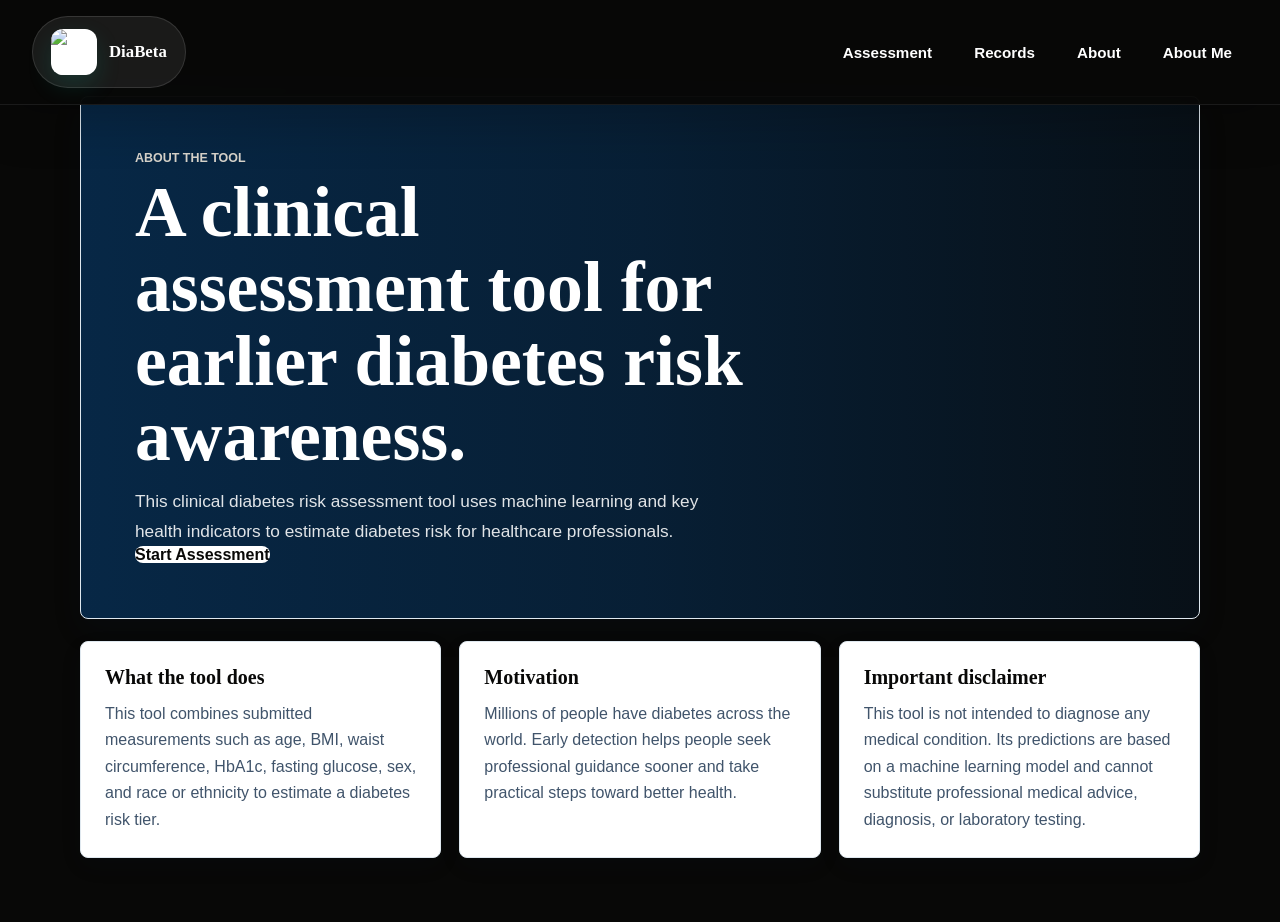
==== frontend/about.html @ 9a3f9526 "DiaBeta V2: Verified working implementation of multi-stage diabetes risk system" ====
<!DOCTYPE html>
<html lang="en">
<head>
    <meta charset="UTF-8">
    <meta name="viewport" content="width=device-width, initial-scale=1.0">

    <title>About DiaBeta</title>

    <link rel="stylesheet" href="style.css">
</head>

<body class="about-page">

    <main class="page-shell">

        <!-- HEADER -->
        <header class="result-header">

            <a
                class="brand-mark"
                href="index.html"
                aria-label="DiaBeta home"
            >
                <img src="diabeta-logo.png" alt="DiaBeta logo">
                <span>DiaBeta</span>
            </a>

            <button
                class="nav-toggle"
                type="button"
                aria-label="Open navigation menu"
                aria-expanded="false"
                data-drawer-toggle
            >
                <span></span>
                <span></span>
                <span></span>
            </button>

            <!-- DESKTOP NAVIGATION -->
            <nav class="top-nav" aria-label="Main navigation">

                <a href="stage1.html">
                    Assessment
                </a>

                <a href="records.html">
                    Records
                </a>

                <a href="about.html">
                    About
                </a>

                <a href="about_me.html">
                    About Me
                </a>

            </nav>

        </header>


        <!-- MOBILE OVERLAY -->
        <div
            class="drawer-overlay"
            aria-hidden="true"
        ></div>


        <!-- MOBILE NAVIGATION -->
        <aside
            class="side-drawer"
            aria-hidden="true"
        >

            <button
                class="drawer-close"
                type="button"
                aria-label="Close navigation menu"
                data-drawer-close
            >
                &times;
            </button>

            <nav
                class="drawer-nav"
                aria-label="Mobile navigation"
            >

                <a href="stage1.html">
                    Assessment
                </a>

                <a href="records.html">
                    Records
                </a>

                <a href="about.html">
                    About
                </a>

                <a href="about_me.html">
                    About Me
                </a>

            </nav>

        </aside>


        <!-- ABOUT HERO -->
        <section class="info-hero image-backed-hero">

            <div>

                <p class="eyebrow">
                    About the tool
                </p>

                <h1>
                    A clinical assessment tool for earlier diabetes risk awareness.
                </h1>

                <p>
                    This clinical diabetes risk assessment tool uses machine
                    learning and key health indicators to estimate diabetes
                    risk for healthcare professionals.
                </p>

                <a
                    class="primary-link"
                    href="stage1.html"
                >
                    Start Assessment
                </a>

            </div>

        </section>


        <!-- INFORMATION CARDS -->
        <section class="info-grid">

            <article class="info-card">

                <h2>
                    What the tool does
                </h2>

                <p>
                    This tool combines submitted measurements such as age,
                    BMI, waist circumference, HbA1c, fasting glucose, sex,
                    and race or ethnicity to estimate a diabetes risk tier.
                </p>

            </article>


            <article class="info-card">

                <h2>
                    Motivation
                </h2>

                <p>
                    Millions of people have diabetes across the world.
                    Early detection helps people seek professional guidance
                    sooner and take practical steps toward better health.
                </p>

            </article>


            <article class="info-card">

                <h2>
                    Important disclaimer
                </h2>

                <p>
                    This tool is not intended to diagnose any medical condition.
                    Its predictions are based on a machine learning model and
                    cannot substitute professional medical advice, diagnosis,
                    or laboratory testing.
                </p>

            </article>

        </section>

    </main>


    <!-- APPLICATION JAVASCRIPT -->
    <script src="app.js"></script>

</body>
</html>
---- frontend/style.css ----
/* =========================================================
   DIABETA — GLOBAL STYLES
   ========================================================= */

:root {
    --ink: #080807;
    --muted: #464542;
    --line: #cfcfc9;
    --paper: #DDDDD5;
    --mist: #f6f6f4;
    --accent: #080807;
    --accent-soft: rgba(8, 8, 7, 0.06);
    --navy: #080807;

    --success: #0e4f3e;
    --caution: #b06a2a;
    --danger: #8b2f2f;

    --coral: #d64554;
    --green: #0e4f3e;
    --blue: #1767b3;
    --teal: #0e5b3f;

    --shadow: 0 22px 64px rgba(8, 8, 7, 0.08);

    --header-h: 96px;
}


/* =========================================================
   RESET
   ========================================================= */

* {
    box-sizing: border-box;
    margin: 0;
    padding: 0;
}

html {
    scroll-behavior: smooth;
}

body {
    min-height: 100vh;
    color: var(--ink);
    font-family: "Inter", "Segoe UI", Arial, sans-serif;

    background:
        #080807
        url("background.jpg")
        center center / cover fixed no-repeat;

    overflow-x: hidden;
}

button,
input,
select {
    font: inherit;
}

button {
    -webkit-tap-highlight-color: transparent;
}

a {
    color: inherit;
}


/* =========================================================
   GLOBAL SHELL
   ========================================================= */

.site-shell,
.result-shell,
.page-shell {
    width: min(1120px, calc(100% - 32px));
    margin: 0 auto;
    padding-top: var(--header-h);
}

.result-shell,
.page-shell {
    padding-bottom: 64px;
}

.assessment-section,
.result-shell,
.page-shell {
    margin-top: 0;
}


/* =========================================================
   TYPOGRAPHY
   ========================================================= */

h1,
h2,
h3,
.brand-mark span,
.hero-copy h1,
.intro-panel-headline p {
    font-family: "Playfair Display", "Inter", serif;
}

.intro-panel h1,
.hero-copy h1 {
    font-weight: 700;
    letter-spacing: -0.6px;
}

.hero-copy h1 {
    font-size: clamp(2.8rem, 6vw, 5.2rem);
    line-height: 0.98;
}


/* =========================================================
   INTRO / LANDING SCREEN
   ========================================================= */

.intro-stage {
    position: relative;

    display: grid;

    min-height: 100vh;

    place-items: center;

    overflow: hidden;

    text-align: center;

    padding: 32px 0;
}

.intro-stage::before {
    content: "";

    position: absolute;

    inset: 5vh 6vw;

    border-radius: 24px;

    background:
        linear-gradient(
            180deg,
            rgba(8, 8, 7, 0.72),
            rgba(8, 8, 7, 0.35)
        );

    box-shadow:
        0 30px 90px rgba(0, 0, 0, 0.38);
}


/* =========================================================
   INTRO PANELS
   ========================================================= */

.intro-panel {
    position: absolute;

    display: grid;

    max-width: 700px;
    width: min(92vw, 700px);

    place-items: center;

    gap: 16px;

    padding: 26px 30px;

    opacity: 0;

    transform:
        translateY(26px)
        scale(0.96);

    animation:
        stageMessage 3.4s ease both;

    overflow-wrap: anywhere;

    background:
        rgba(8, 8, 7, 0.76);

    border:
        1px solid rgba(255, 255, 255, 0.18);

    box-shadow:
        0 32px 90px rgba(0, 0, 0, 0.32);

    color: #ffffff;
}

.intro-panel-brand {
    animation-delay: 0.2s;
}

.intro-panel-headline {
    animation-delay: 3.8s;
}

.intro-panel-copy {
    animation-delay: 7.4s;
}

.brand-logo {
    width: clamp(112px, 18vw, 178px);

    aspect-ratio: 1;

    object-fit: contain;

    border-radius: 24px;

    box-shadow:
        0 18px 44px rgba(17, 184, 162, 0.2);
}

.welcome-line,
.eyebrow {
    color: #d7d3ca;

    font-size: 0.78rem;

    font-weight: 800;

    letter-spacing: 0;

    text-transform: uppercase;
}

.intro-panel h1 {
    color: #f7f2e9;

    font-size: clamp(2rem, 6vw, 4rem);

    font-weight: 750;

    line-height: 1.02;
}

.intro-panel-headline p {
    max-width: 100%;

    color: #e6dfd3;

    font-size: clamp(1.35rem, 3vw, 2.2rem);

    font-weight: 700;

    line-height: 1.12;
}

.intro-panel-copy p {
    max-width: 100%;

    color: #d7d1c7;

    font-size: clamp(0.9rem, 1.9vw, 1.05rem);

    font-weight: 500;

    line-height: 1.75;
}


/* =========================================================
   BUTTONS
   ========================================================= */

.intro-cta,
.primary-action,
.secondary-action,
.primary-link {
    border: 0;

    border-radius: 8px;

    cursor: pointer;

    font-weight: 800;

    text-decoration: none;

    transition:
        transform 0.2s ease,
        box-shadow 0.2s ease,
        background 0.2s ease;
}


/* =========================================================
   START ASSESSMENT
   CENTERED INSIDE INTRO BOX
   ========================================================= */

.intro-cta {
    position: absolute;

    top: 50%;
    left: 50%;

    z-index: 20;

    margin: 0;

    padding: 16px 28px;

    color: #080807;

    background: #DDDDD5;

    box-shadow:
        0 16px 38px rgba(0, 0, 0, 0.18);

    opacity: 0;

    transform:
        translate(-50%, calc(-50% + 24px));

    animation:
        showCenteredCta 0.8s ease 11.1s forwards;
}

.intro-cta:hover {
    transform:
        translate(-50%, calc(-50% - 3px));
}


/* =========================================================
   APP HERO
   ========================================================= */

.app-hero {
    grid-template-columns:
        minmax(0, 1.1fr)
        minmax(300px, 0.9fr);

    gap: 32px;

    min-height:
        calc(100vh - 42px);

    padding:
        clamp(28px, 5vw, 56px) 0;

    place-items: stretch;

    text-align: left;
}

.app-hero::before {
    display: none;
}

.hero-copy {
    display: grid;

    gap: 18px;

    align-content: center;

    height: 100%;

    min-height: 520px;

    padding:
        clamp(28px, 5vw, 56px);

    border:
        1px solid rgba(255, 255, 255, 0.16);

    border-radius: 24px;

    background:
        rgba(255, 255, 255, 0.06);

    box-shadow:
        0 24px 64px rgba(0, 0, 0, 0.24);
}

.hero-brand-lockup {
    display: flex;

    align-items: center;

    gap: 14px;

    color: #ffffff;

    font-size: 1.25rem;

    font-weight: 850;
}

.hero-brand-lockup .brand-logo {
    width: 62px;

    border-radius: 14px;

    box-shadow: none;
}

.hero-copy h1 {
    max-width: 660px;

    color: #ffffff;

    font-size:
        clamp(2.4rem, 5vw, 4.4rem);

    font-weight: 760;

    line-height: 1.02;
}

.hero-copy > p:not(.welcome-line) {
    max-width: 620px;

    color: #f3efe6;

    font-size:
        clamp(1rem, 1.3vw, 1.16rem);

    line-height: 1.7;
}

.hero-highlights {
    display: grid;

    gap: 18px;
}

.hero-highlight-card {
    max-width: 520px;

    padding: 24px;

    border-radius: 22px;

    background:
        rgba(255, 255, 255, 0.08);

    border:
        1px solid rgba(255, 255, 255, 0.12);

    box-shadow:
        inset 0 0 0 1px
        rgba(255, 255, 255, 0.02);
}

.hero-highlight-card h3 {
    margin-top: 10px;

    color: #ffffff;

    font-size:
        clamp(1.35rem, 2.7vw, 1.8rem);

    line-height: 1.25;
}

.hero-note-list {
    display: grid;

    gap: 14px;
}

.hero-note {
    padding: 18px 20px;

    border-radius: 18px;

    background:
        rgba(255, 255, 255, 0.08);

    border:
        1px solid rgba(255, 255, 255, 0.10);
}

.hero-note strong {
    display: block;

    margin-bottom: 6px;

    color: #ffffff;
}

.hero-note p {
    color: #dfe5ea;

    font-size: 0.95rem;

    line-height: 1.6;
}

.hero-image-panel {
    position: relative;

    height: 100%;

    min-height: 520px;

    overflow: hidden;

    border-radius: 24px;

    border:
        1px solid rgba(255, 255, 255, 0.18);

    background:
        rgba(8, 8, 7, 0.26);

    box-shadow:
        0 22px 64px rgba(0, 0, 0, 0.24);
}

.hero-image-panel::after {
    content: "";

    position: absolute;

    inset: 0;

    background:
        linear-gradient(
            180deg,
            rgba(8, 8, 7, 0.04),
            rgba(8, 8, 7, 0.5)
        );
}

.hero-image-panel img {
    width: 100%;

    height: 100%;

    object-fit: cover;
}

.hero-overlay-card {
    position: absolute;

    right: 24px;
    bottom: 24px;

    z-index: 1;

    width: min(320px, 88%);

    padding: 24px 22px;

    border-radius: 24px;

    background:
        rgba(255, 255, 255, 0.92);

    border:
        1px solid rgba(8, 8, 7, 0.08);

    box-shadow:
        0 24px 48px rgba(8, 8, 7, 0.18);
}

.hero-overlay-card .eyebrow {
    color: #5a6b7a;

    margin-bottom: 10px;
}

.hero-score {
    display: inline-flex;

    align-items: baseline;

    gap: 6px;

    color: var(--ink);

    font-size:
        clamp(2.4rem, 5vw, 3.4rem);

    font-weight: 900;
}

.hero-score span {
    font-size: 1.1rem;

    color: #5d6b7b;
}

.hero-overlay-card p {
    margin-top: 10px;

    color: #5a6b7a;

    line-height: 1.65;
}

.app-hero .intro-cta {
    position: static;

    align-self: start;

    justify-self: start;

    margin: 8px 0 0;

    opacity: 1;

    transform: none;

    animation: none;

    background: #005eb8;

    box-shadow:
        0 10px 24px
        rgba(0, 94, 184, 0.18);
}


/* =========================================================
   ASSESSMENT SECTION
   ========================================================= */

.assessment-section {
    min-height: 100vh;

    padding:
        32px 0 64px;

    opacity: 0;

    transform:
        translateY(30px);

    pointer-events: none;

    transition:
        opacity 0.45s ease,
        transform 0.45s ease;
}

.assessment-ready .assessment-section {
    opacity: 1;

    transform:
        translateY(0);

    pointer-events: auto;
}

.assessment-ready .intro-stage {
    min-height: 0;

    height: 0;

    opacity: 0;

    pointer-events: none;
}


/* =========================================================
   HEADER / NAVIGATION
   ========================================================= */

.assessment-header,
.result-header {
    position: fixed;

    top: 0;
    left: 0;

    width: 100%;

    z-index: 999;

    display: flex;

    align-items: center;

    justify-content: space-between;

    gap: 18px;

    flex-wrap: nowrap;

    margin: 0;

    padding:
        16px clamp(16px, 3vw, 32px);

    min-height:
        var(--header-h);

    background:
        rgba(8, 8, 7, 0.94);

    backdrop-filter:
        saturate(180%)
        blur(22px);

    border-bottom:
        1px solid
        rgba(255, 255, 255, 0.08);

    box-shadow:
        0 18px 48px
        rgba(0, 0, 0, 0.20);
}

.brand-mark,
.nav-toggle {
    flex-shrink: 0;
}

.brand-mark {
    display: inline-flex;

    align-items: center;

    gap: 12px;

    color: #ffffff;

    font-size: 1.15rem;

    font-weight: 850;

    text-decoration: none;

    padding: 12px 18px;

    border-radius: 999px;

    background:
        rgba(255, 255, 255, 0.08);

    border:
        1px solid
        rgba(255, 255, 255, 0.12);
}

.brand-mark img {
    width: 46px;

    height: 46px;

    object-fit: contain;

    border-radius: 12px;

    background: #ffffff;

    box-shadow:
        0 10px 24px
        rgba(17, 184, 162, 0.16);
}

.brand-mark span {
    color: #ffffff !important;

    font-weight: 900;

    font-size: 1.05rem;
}

.top-nav {
    display: flex;

    align-items: center;

    justify-content: flex-end;

    gap: 10px;
}

.top-nav a {
    display: inline-flex;

    align-items: center;

    min-height: 44px;

    padding: 10px 16px;

    border-radius: 999px;

    color: #ffffff;

    font-size: 0.95rem;

    font-weight: 700;

    text-decoration: none;

    transition:
        background 0.18s ease,
        color 0.18s ease,
        transform 0.12s ease,
        box-shadow 0.18s ease;
}

.top-nav a:hover,
.top-nav a.active {
    background:
        rgba(255, 255, 255, 0.16);

    color: #ffffff;

    box-shadow:
        0 8px 28px
        rgba(255, 255, 255, 0.14);

    transform:
        translateY(-1px);
}


/* =========================================================
   HAMBURGER MENU
   ========================================================= */

/*
   Hidden on desktop.
*/
.nav-toggle {
    display: none;

    align-items: center;
    justify-content: center;

    position: relative;

    width: 52px;
    height: 52px;

    padding: 0;

    border:
        1px solid
        rgba(255, 255, 255, 0.18) !important;

    border-radius: 16px;

    background:
        rgba(255, 255, 255, 0.10) !important;

    color: #ffffff !important;

    cursor: pointer;

    appearance: none;
    -webkit-appearance: none;

    z-index: 1002;

    transition:
        transform 0.18s ease,
        background 0.18s ease;
}

.nav-toggle:hover {
    background:
        rgba(255, 255, 255, 0.18) !important;

    color: #ffffff !important;

    transform:
        translateY(-1px);
}


/*
   Hamburger lines.
*/
.nav-toggle span {
    display: block !important;

    width: 24px !important;

    height: 2px !important;

    margin: 4px 0 !important;

    padding: 0;

    border: 0;

    border-radius: 999px;

    background:
        #ffffff !important;

    opacity: 1 !important;

    visibility: visible !important;
}


/*
   If the HTML uses SVG instead of spans.
*/
.nav-toggle svg {
    display: block;

    width: 24px;
    height: 24px;

    color: #ffffff !important;

    stroke: #ffffff !important;

    fill: none !important;
}

.nav-toggle svg path,
.nav-toggle svg line,
.nav-toggle svg polyline {
    stroke:
        #ffffff !important;

    fill:
        none !important;
}


/* =========================================================
   SIDE DRAWER
   ========================================================= */

.side-drawer {
    position: fixed;

    top: 0;

    right: -100%;

    width: min(360px, 88vw);

    height: 100vh;

    padding:
        32px 24px;

    background:
        rgba(8, 8, 7, 0.98);

    box-shadow:
        -20px 0 64px
        rgba(0, 0, 0, 0.32);

    transition:
        right 0.32s ease;

    z-index: 1001;

    display: flex;

    flex-direction: column;

    gap: 24px;
}

.side-drawer.open {
    right: 0;
}

.drawer-overlay {
    position: fixed;

    inset: 0;

    background:
        rgba(0, 0, 0, 0.42);

    opacity: 0;

    visibility: hidden;

    transition:
        opacity 0.28s ease;

    z-index: 1000;
}

.drawer-overlay.open {
    opacity: 1;

    visibility: visible;
}

body.drawer-open {
    overflow: hidden;
}

.drawer-close {
    margin-left: auto;

    border: none;

    background: transparent;

    color: #ffffff !important;

    font-size: 1.75rem;

    line-height: 1;

    cursor: pointer;
}

.drawer-nav {
    display: flex;

    flex-direction: column;

    gap: 16px;
}

.drawer-nav a,
.drawer-nav .assessment-pill {
    display: block;

    padding:
        14px 16px;

    border-radius: 16px;

    text-decoration: none;

    color: #ffffff;

    background:
        rgba(255, 255, 255, 0.06);

    transition:
        background 0.22s ease;
}

.drawer-nav a:hover,
.drawer-nav .assessment-pill:hover {
    background:
        rgba(255, 255, 255, 0.16);
}


/* =========================================================
   ASSESSMENT FORM
   ========================================================= */

.assessment-pill {
    padding:
        9px 13px;

    border:
        1px solid
        rgba(17, 184, 162, 0.28);

    border-radius: 999px;

    color: var(--navy);

    background:
        rgba(255, 255, 255, 0.68);

    font-size: 0.86rem;

    font-weight: 750;
}

.assessment-layout {
    display: grid;

    grid-template-columns:
        minmax(250px, 0.9fr)
        minmax(0, 1.55fr);

    gap: 24px;

    align-items: stretch;
}

.assessment-summary,
.assessment-form,
.result-card,
.result-hero {
    border:
        1px solid
        rgba(8, 8, 7, 0.06);

    border-radius: 24px;

    background:
        rgba(255, 255, 255, 0.94);

    box-shadow:
        0 24px 64px
        rgba(8, 8, 7, 0.10);
}

/*
 * Clinical assessment card: white throughout (outer card, header area,
 * description area, and the "10 inputs"/"1 result" tiles). Brand text,
 * accent, border, and icon colors are preserved.
 */
.assessment-summary {
    padding: 36px;

    background:
        #ffffff;
}

.assessment-summary h2 {
    max-width: 360px;

    margin-top: 18px;

    color: var(--navy);

    font-size:
        clamp(2.1rem, 3.6vw, 3.2rem);

    line-height: 1.06;
}

.summary-copy {
    margin-top: 18px;

    color: #475967;

    font-size: 1rem;

    line-height: 1.75;
}

.summary-metrics {
    display: grid;

    grid-template-columns:
        repeat(2, minmax(0, 1fr));

    gap: 12px;

    margin-top: 30px;
}

.summary-metrics div {
    border-radius: 8px;

    padding: 18px;

    background: #ffffff;

    border:
        1px solid
        rgba(8, 8, 7, 0.08);
}

.summary-metrics strong,
.risk-score span {
    display: block;

    color: var(--blue);

    font-size: 2.1rem;

    line-height: 1;
}

.summary-metrics span,
.risk-score small {
    display: block;

    margin-top: 6px;

    color: var(--muted);

    font-weight: 700;
}

.assessment-form {
    padding: 32px;

    background:
        rgba(255, 255, 255, 0.96);
}

.form-grid {
    display: grid;

    grid-template-columns:
        repeat(2, minmax(0, 1fr));

    gap: 18px;
}

.field {
    display: grid;

    gap: 10px;
}

.field-wide {
    grid-column: 1 / -1;
}

.field span {
    color: var(--ink);

    font-size: 0.92rem;

    font-weight: 700;

    letter-spacing: 0.01em;
}

.field small {
    color: #63707b;

    font-size: 0.82rem;
}

input,
select {
    width: 100%;

    min-height: 52px;

    border:
        1px solid
        rgba(16, 33, 54, 0.10);

    border-radius: 16px;

    padding:
        0 16px;

    color: var(--ink);

    background:
        #fbfcfd;

    outline: none;

    transition:
        border 0.2s ease,
        box-shadow 0.2s ease,
        transform 0.2s ease;
}

input:hover,
select:hover {
    transform:
        translateY(-1px);
}

input:focus,
select:focus {
    border-color:
        var(--teal);

    box-shadow:
        0 0 0 5px
        rgba(14, 91, 63, 0.16);
}

.primary-action {
    width: 100%;

    margin-top: 32px;

    padding:
        16px 24px;

    border-radius: 999px;

    letter-spacing: 0.7px;

    background:
        linear-gradient(
            90deg,
            rgba(17, 184, 162, 0.95),
            rgba(8, 111, 209, 0.95)
        );

    box-shadow:
        0 20px 44px
        rgba(17, 184, 162, 0.24);

    color: #ffffff;

    text-transform: uppercase;
}

.primary-action:hover {
    transform:
        translateY(-2px);

    box-shadow:
        0 24px 56px
        rgba(17, 184, 162, 0.28);
}


/* =========================================================
   RESULTS
   ========================================================= */

.result-hero {
    position: relative;

    display: flex;

    flex-wrap: wrap;

    align-items: flex-start;

    justify-content: space-between;

    gap: 22px;

    padding: 34px;

    overflow: hidden;
}

.result-hero h1 {
    margin-top: 8px;

    color: var(--navy);

    font-size:
        clamp(2.4rem, 6vw, 4.4rem);

    line-height: 1.02;
}

.result-copy {
    max-width: 560px;

    margin-top: 12px;

    color: var(--muted);

    font-size: 1.05rem;

    line-height: 1.55;
}

.result-hero .risk-score {
    min-width: 180px;

    width: 160px;

    height: 160px;

    border-radius: 50%;

    padding: 0;

    display: grid;

    place-items: center;

    background: var(--mist);

    box-shadow:
        0 14px 40px
        rgba(16, 33, 54, 0.08);

    color: var(--navy);
}

.risk-score {
    min-width: 180px;

    border-radius: 8px;

    padding: 26px;

    text-align: center;

    background: var(--mist);
}

.risk-value {
    font-size: 2.4rem;

    font-weight: 900;

    line-height: 1;
}

.risk-value .percent {
    font-size: 1.05rem;

    margin-left: 4px;

    vertical-align: super;
}

.result-hero.tier-accent-High .risk-score {
    background:
        linear-gradient(
            135deg,
            rgba(184, 75, 75, 0.12),
            rgba(184, 75, 75, 0.06)
        );

    color: #7a2a2a;
}

.result-hero.tier-accent-Moderate .risk-score {
    background:
        linear-gradient(
            135deg,
            rgba(196, 131, 66, 0.10),
            rgba(196, 131, 66, 0.04)
        );

    color: #6a3d00;
}

.result-hero.tier-accent-Low .risk-score {
    background:
        linear-gradient(
            135deg,
            rgba(31, 122, 99, 0.10),
            rgba(31, 122, 99, 0.04)
        );

    color: #0e5b3f;
}

.tier-accent-Low {
    border-top:
        6px solid var(--success);
}

.tier-accent-Moderate {
    border-top:
        6px solid #c78f2e;
}

.tier-accent-High {
    border-top:
        6px solid var(--danger);
}

.secondary-action {
    padding:
        11px 15px;

    color: var(--navy);

    background:
        #ffffff;

    border:
        1px solid var(--line);
}

.result-grid {
    display: grid;

    grid-template-columns:
        repeat(2, minmax(0, 1fr));

    gap: 22px;

    margin-top: 22px;
}

.input-card {
    margin-top: 22px;
}

.input-list {
    display: grid;

    grid-template-columns:
        repeat(2, minmax(0, 1fr));

    gap: 12px;

    margin-top: 20px;
}

.input-list div {
    border:
        1px solid #e2ecf4;

    border-radius: 14px;

    padding:
        15px 16px;

    background:
        #f7fbfd;
}

.input-list dt {
    color: var(--muted);

    font-size: 0.78rem;

    font-weight: 800;
}

.input-list dd {
    margin-top: 5px;

    color: var(--navy);

    font-weight: 800;

    overflow-wrap: anywhere;
}

.result-card {
    padding: 26px;
}

.gauge-card {
    display: grid;

    min-height: 310px;
}

.section-heading h2 {
    color: var(--navy);

    font-size: 1.4rem;
}

.section-heading p {
    margin-top: 6px;

    color: var(--muted);

    line-height: 1.5;
}

.gauge-wrapper {
    display: flex;

    align-items: center;

    justify-content: center;

    margin-top: 16px;
}

.reason-list {
    display: grid;

    gap: 12px;

    margin-top: 20px;

    list-style: none;
}

.reason-list li {
    border-left:
        4px solid #c78f2e;

    border-radius: 8px;

    padding:
        14px 16px;

    color: #2d4158;

    background:
        #fff8e8;
}

.shap-card {
    grid-column: 1 / -1;
}

.shap-list {
    display: grid;

    gap: 14px;

    margin-top: 20px;
}

.shap-bar-row {
    display: grid;

    grid-template-columns:
        minmax(150px, 220px)
        1fr;

    gap: 14px;

    align-items: center;
}

.shap-bar-label {
    color: var(--navy);

    font-size: 0.92rem;

    font-weight: 750;

    overflow-wrap: anywhere;
}

.shap-bar-track {
    height: 16px;

    overflow: hidden;

    border-radius: 999px;

    background:
        #e6edf2;
}

.shap-bar-fill {
    height: 100%;

    min-width: 8px;

    border-radius: inherit;
}

.shap-bar-fill.positive {
    background:
        var(--coral);
}

.shap-bar-fill.negative {
    background:
        var(--green);
}


/* =========================================================
   RECORDS
   ========================================================= */

.page-hero,
.record-card,
.empty-state {
    background:
        #ffffff;

    border:
        1px solid #dfe8ef;

    box-shadow:
        0 12px 32px
        rgba(14, 47, 86, 0.08);
}

.page-hero {
    padding: 34px;

    margin-bottom: 22px;

    border-radius: 8px;
}

.page-hero h1 {
    margin-top: 8px;

    color: var(--navy);

    font-size:
        clamp(2.1rem, 6vw, 4.6rem);

    line-height: 1;
}

.page-hero p:last-child {
    max-width: 700px;

    margin-top: 12px;

    color: var(--muted);

    line-height: 1.65;
}

.records-list {
    display: grid;

    gap: 14px;
}

.record-card {
    display: flex;

    align-items: center;

    justify-content: space-between;

    gap: 18px;

    border-radius: 8px;

    padding: 20px;
}

.record-card h2 {
    color: var(--navy);

    font-size: 1.35rem;
}

.record-card p {
    color: var(--muted);

    margin-top: 4px;
}

.record-actions {
    display: flex;

    flex-wrap: wrap;

    gap: 10px;

    justify-content: flex-end;
}

.record-date {
    color: var(--teal) !important;

    font-size: 0.82rem;

    font-weight: 800;

    text-transform: uppercase;
}

.empty-state {
    border-radius: 8px;

    padding: 34px;

    text-align: center;

    background: #ffffff;
}

.empty-state h2 {
    color: var(--navy);
}

.empty-state p {
    margin-top: 8px;

    color: var(--muted);
}

.danger-action {
    color: #ffffff;

    background:
        var(--coral);

    border-color:
        transparent;
}


/* =========================================================
   ABOUT DIA BETA PAGE
   ========================================================= */

.info-hero,
.info-grid,
.info-card {
    border-radius: 8px;
}

.info-hero {
    min-height: 430px;

    display: grid;

    align-items: end;

    overflow: hidden;

    border:
        1px solid #dfe8ef;

    background:
        linear-gradient(
            90deg,
            rgba(7, 42, 75, 0.92),
            rgba(7, 42, 75, 0.68),
            rgba(7, 42, 75, 0.24)
        ),
        url("health-background.jpg")
        center / cover;

    box-shadow:
        0 12px 32px
        rgba(14, 47, 86, 0.08);
}

.info-hero > div {
    max-width: 720px;

    padding:
        clamp(28px, 5vw, 54px);
}

.info-hero h1 {
    margin-top: 10px;

    color: #ffffff;

    font-size:
        clamp(2.2rem, 5.6vw, 4.6rem);

    line-height: 1.04;
}

.info-hero p:not(.eyebrow) {
    margin-top: 14px;

    color:
        rgba(255, 255, 255, 0.88);

    font-size: 1.08rem;

    line-height: 1.7;
}

.info-hero .primary-link {
    background: #ffffff;

    color: var(--navy);
}

.info-grid {
    display: grid;

    grid-template-columns:
        repeat(3, minmax(0, 1fr));

    gap: 18px;

    margin-top: 22px;
}

.info-card {
    border:
        1px solid #dfe8ef;

    padding: 24px;

    background: #ffffff;

    box-shadow:
        0 8px 24px
        rgba(14, 47, 86, 0.06);
}

.info-card h2 {
    color: var(--navy);

    font-size: 1.25rem;
}

.info-card p {
    margin-top: 12px;

    color: #40546b;

    line-height: 1.65;
}


/* =========================================================
   RECORD MODAL
   ========================================================= */

.record-modal[hidden] {
    display: none;
}

.record-modal {
    position: fixed;

    inset: 0;

    z-index: 1100;

    display: grid;

    place-items: center;

    padding: 20px;

    background:
        rgba(8, 28, 48, 0.56);
}

.record-modal-panel {
    width: min(760px, 100%);

    max-height:
        min(760px, calc(100vh - 40px));

    overflow: auto;

    border-radius: 8px;

    padding: 24px;

    background: #ffffff;

    box-shadow:
        0 28px 80px
        rgba(0, 0, 0, 0.28);
}

.modal-close {
    float: right;

    border:
        1px solid var(--line);

    border-radius: 8px;

    padding:
        9px 12px;

    color: var(--navy);

    background: #ffffff;

    cursor: pointer;

    font-weight: 800;
}

.record-preview {
    clear: both;
}

.record-preview h2 {
    margin-top: 10px;

    color: var(--navy);

    font-size:
        clamp(2rem, 6vw, 3.8rem);

    line-height: 1;
}

.preview-score {
    margin-top: 8px;

    color: var(--blue);

    font-size: 1.2rem;

    font-weight: 800;
}

.preview-notes {
    margin-top: 22px;
}

.preview-notes h3 {
    color: var(--navy);
}

.preview-notes ul {
    margin:
        10px 0 0 18px;

    color: #40546b;

    line-height: 1.6;
}

.modal-open {
    overflow: hidden;
}


/* =========================================================
   OLD ABOUT LAYOUT
   ========================================================= */

.about-layout {
    display: grid;

    grid-template-columns:
        minmax(240px, 0.75fr)
        minmax(0, 1.25fr);

    gap: 30px;

    padding: 30px;

    align-items: start;

    border:
        1px solid
        rgba(8, 8, 7, 0.06);

    border-radius: 24px;

    background:
        rgba(255, 255, 255, 0.94);

    box-shadow:
        0 24px 64px
        rgba(8, 8, 7, 0.10);
}

.about-content {
    padding: 34px;

    border-radius: 28px;

    background:
        rgba(255, 255, 255, 0.08);

    border:
        1px solid
        rgba(255, 255, 255, 0.18);

    box-shadow:
        0 0 80px
        rgba(255, 255, 255, 0.16);

    color: #ffffff;

    backdrop-filter:
        blur(10px);
}

.about-content h1,
.about-content h2,
.about-content p,
.about-content .eyebrow,
.about-content a {
    color: #ffffff;
}

.about-content h1 {
    margin-top: 8px;

    font-size:
        clamp(2.2rem, 6vw, 4.8rem);

    line-height: 1;
}

.about-content p {
    margin-top: 16px;

    font-size: 1.02rem;

    line-height: 1.75;
}

.about-block {
    margin-top: 24px;

    border-top:
        1px solid
        rgba(255, 255, 255, 0.12);

    padding-top: 22px;
}

.about-block h2 {
    font-size: 1.25rem;
}

.about-photo-panel {
    position: sticky;

    top: 24px;
}

.about-photo-panel img {
    display: block;

    width: 100%;

    max-height: 540px;

    border-radius: 8px;

    object-fit: cover;

    object-position: center top;

    border:
        1px solid
        rgba(255, 255, 255, 0.18);

    box-shadow:
        0 28px 80px
        rgba(255, 255, 255, 0.1);
}

.contact-row {
    display: flex;

    flex-wrap: wrap;

    gap: 10px;

    margin-top: 24px;
}

.contact-row a {
    border:
        1px solid #dce6ec;

    border-radius: 8px;

    padding:
        11px 14px;

    color: var(--navy);

    background: #ffffff;

    font-weight: 800;

    text-decoration: none;
}


/* =========================================================
   COLD START OVERLAY
   ========================================================= */

.cold-start-overlay {
    position: fixed;

    inset: 0;

    z-index: 10000;

    display: flex;

    align-items: center;

    justify-content: center;

    background:
        rgba(8, 8, 7, 0.96);

    backdrop-filter:
        blur(12px);

    color: #f7f2e9;

    opacity: 1;

    transition:
        opacity 0.45s ease;
}

.cold-start-overlay.hidden {
    opacity: 0;

    pointer-events: none;
}

.cold-start-content {
    text-align: center;

    max-width: 380px;

    padding: 2rem;
}

.cold-start-logo {
    width: 88px;

    height: 88px;

    border-radius: 20px;

    margin-bottom: 1.5rem;

    box-shadow:
        0 18px 44px
        rgba(17, 184, 162, 0.18);
}

.cold-start-spinner {
    width: 48px;

    height: 48px;

    margin:
        0 auto 1.5rem;

    border:
        3px solid
        rgba(255, 255, 255, 0.12);

    border-top-color:
        #DDDDD5;

    border-radius: 50%;

    animation:
        cold-spin 0.85s linear infinite;
}

.cold-start-content h2 {
    font-family:
        "Playfair Display", serif;

    font-size: 1.55rem;

    font-weight: 700;

    margin-bottom: 0.6rem;

    color: #f7f2e9;
}

.cold-start-content p {
    color: #d7d1c7;

    font-size: 0.95rem;

    line-height: 1.6;

    margin-bottom: 1.75rem;
}

.cold-start-progress {
    height: 5px;

    background:
        rgba(255, 255, 255, 0.1);

    border-radius: 999px;

    overflow: hidden;
}

.cold-start-progress-fill {
    height: 100%;

    width: 0%;

    background:
        linear-gradient(
            90deg,
            #DDDDD5,
            #cfcfc9
        );

    border-radius: 999px;

    transition:
        width 0.35s ease;
}


/* =========================================================
   TEAM / ABOUT ME
   ========================================================= */

.about-me-page .page-shell {
    padding-top:
        calc(var(--header-h) - 10px);
}


/* =========================================================
   TEAM HERO
   ========================================================= */

.team-hero {
    padding:
        55px 0 90px;

    border-bottom:
        1px solid
        rgba(255, 255, 255, 0.12);
}

.team-hero-inner {
    max-width: 1100px;

    margin: 0 auto;
}

.team-hero h1 {
    max-width: 900px;

    margin:
        18px 0 28px;

    font-family:
        "Playfair Display", serif;

    font-size:
        clamp(4rem, 9vw, 8.5rem);

    line-height: 0.92;

    letter-spacing:
        -0.055em;

    font-weight: 700;

    color: #ffffff;
}

.team-hero h1 span {
    display: block;
}

.team-hero-description {
    max-width: 650px;

    font-size: 1.05rem;

    line-height: 1.8;

    color:
        rgba(255, 255, 255, 0.70);
}


/* =========================================================
   TEAM SECTION
   ========================================================= */

.team-section {
    padding:
        90px 0;
}

.team-section-heading {
    display: grid;

    grid-template-columns:
        1fr 0.65fr;

    gap: 70px;

    align-items: end;

    margin-bottom: 65px;
}

.team-section-heading h2 {
    margin:
        14px 0 0;

    font-family:
        "Playfair Display", serif;

    font-size:
        clamp(2.7rem, 5vw, 5rem);

    line-height: 0.98;

    letter-spacing:
        -0.045em;

    color: #ffffff;
}

.team-section-heading h2 span {
    display: block;
}

.team-section-heading > p {
    max-width: 450px;

    margin: 0;

    font-size: 0.98rem;

    line-height: 1.8;

    color:
        rgba(255, 255, 255, 0.68);
}


/* =========================================================
   TEAM GRID
   ========================================================= */

.team-grid {
    display: grid;

    grid-template-columns:
        repeat(3, 1fr);

    gap: 28px;
}


/* =========================================================
   TEAM MEMBER
   ========================================================= */

.team-member {
    min-width: 0;
}

.team-image-wrap {
    position: relative;

    width: 100%;

    aspect-ratio: 0.82;

    overflow: hidden;

    background:
        #171716;

    border-radius: 4px;
}

.team-image {
    width: 100%;

    height: 100%;

    display: block;

    object-fit: cover;

    transition:
        transform 0.5s ease;
}

.team-member:hover .team-image {
    transform:
        scale(1.035);
}

.team-number {
    position: absolute;

    top: 18px;

    right: 18px;

    display: flex;

    align-items: center;

    justify-content: center;

    width: 42px;

    height: 42px;

    border-radius: 50%;

    background: #ffffff;

    color: #111111;

    font-size: 0.72rem;

    font-weight: 700;
}


/* =========================================================
   MEMBER CONTENT
   ========================================================= */

.team-member-info {
    padding:
        24px 2px 0;
}

.team-role {
    margin:
        0 0 8px;

    font-size: 0.72rem;

    font-weight: 800;

    text-transform: uppercase;

    letter-spacing: 0.14em;

    color: #f19505;
}

.team-member-info h3 {
    margin:
        0 0 16px;

    font-family:
        "Playfair Display", serif;

    font-size:
        clamp(1.55rem, 2vw, 2rem);

    line-height: 1.05;

    letter-spacing:
        -0.025em;

    color: #ffffff;
}

.team-bio {
    margin: 0;

    max-width: 430px;

    font-size: 0.9rem;

    line-height: 1.75;

    color:
        rgba(255, 255, 255, 0.68);
}


/* =========================================================
   TEAM LINKS
   ========================================================= */

.team-links {
    display: flex;

    flex-wrap: wrap;

    gap: 18px;

    margin-top: 22px;
}

.team-links a {
    position: relative;

    color: #ffffff;

    text-decoration: none;

    font-size: 0.78rem;

    font-weight: 700;
}

.team-links a::after {
    content: "";

    position: absolute;

    left: 0;

    bottom: -5px;

    width: 100%;

    height: 1px;

    background:
        #f19505;

    transform:
        scaleX(0);

    transform-origin:
        right;

    transition:
        transform 0.25s ease;
}

.team-links a:hover::after {
    transform:
        scaleX(1);

    transform-origin:
        left;
}


/* =========================================================
   TAKE ASSESSMENT BUTTON
   ========================================================= */

.about-me-page .primary-link {
    position: relative;

    display: flex;

    align-items: center;

    justify-content: center;

    width: fit-content;

    margin:
        28px auto 0;

    padding:
        14px 28px;

    border-radius: 999px;

    color: #080807;

    background:
        #DDDDD5;

    font-weight: 800;

    text-decoration: none;

    box-shadow:
        0 12px 30px
        rgba(0, 0, 0, 0.18);

    animation:
        assessmentFloat 3s ease-in-out infinite;

    transition:
        transform 0.25s ease,
        box-shadow 0.25s ease,
        background 0.25s ease;
}

.about-me-page .primary-link:hover {
    animation-play-state:
        paused;

    transform:
        translateY(-4px);

    background:
        #ffffff;

    box-shadow:
        0 18px 40px
        rgba(0, 0, 0, 0.28);
}


/* =========================================================
   PROJECT STATEMENT
   ========================================================= */

.team-statement {
    margin:
        20px 0 100px;

    padding:
        90px 8%;

    text-align: center;

    background:
        #111111;

    color: #ffffff;
}

.team-statement h2 {
    max-width: 900px;

    margin:
        16px auto 25px;

    font-family:
        "Playfair Display", serif;

    font-size:
        clamp(2.5rem, 5vw, 5rem);

    line-height: 1;

    letter-spacing:
        -0.045em;
}

.team-statement h2 span {
    display: block;

    color:
        #f19505;
}

.team-statement > p:last-child {
    max-width: 700px;

    margin: 0 auto;

    font-size: 0.98rem;

    line-height: 1.85;

    color:
        rgba(255, 255, 255, 0.68);
}


/* =========================================================
   FOOTER
   ========================================================= */

.team-footer {
    display: flex;

    align-items: center;

    justify-content: space-between;

    padding:
        35px 0;

    border-top:
        1px solid
        rgba(255, 255, 255, 0.12);
}

.team-footer div {
    display: flex;

    align-items: center;

    gap: 15px;
}

.team-footer strong {
    font-family:
        "Playfair Display", serif;

    font-size: 1.3rem;

    color: #ffffff;
}

.team-footer span,
.team-footer p {
    margin: 0;

    font-size: 0.75rem;

    color:
        rgba(255, 255, 255, 0.52);
}


/* =========================================================
   ANIMATIONS
   ========================================================= */

@keyframes stageMessage {

    0% {
        opacity: 0;

        transform:
            translateY(26px)
            scale(0.96);
    }

    18%,
    72% {
        opacity: 1;

        transform:
            translateY(0)
            scale(1);
    }

    100% {
        opacity: 0;

        transform:
            translateY(-24px)
            scale(0.98);
    }
}


/*
   Centered Start Assessment animation.
*/
@keyframes showCenteredCta {

    from {
        opacity: 0;

        transform:
            translate(-50%, calc(-50% + 24px));
    }

    to {
        opacity: 1;

        transform:
            translate(-50%, -50%);
    }
}


@keyframes cold-spin {

    to {
        transform:
            rotate(360deg);
    }
}


@keyframes assessmentFloat {

    0%,
    100% {
        transform:
            translateY(0);
    }

    50% {
        transform:
            translateY(-4px);
    }
}


/* =========================================================
   TABLET
   ========================================================= */

@media (max-width: 900px) {

    .team-hero {
        padding:
            70px 0 65px;
    }

    .team-section {
        padding:
            75px 0;
    }

    .team-section-heading {
        grid-template-columns:
            1fr;

        gap: 25px;

        margin-bottom:
            45px;
    }

    .team-grid {
        grid-template-columns:
            1fr 1fr;
    }

    .team-member:last-child {
        grid-column:
            1 / -1;

        max-width:
            calc(50% - 14px);
    }
}


/* =========================================================
   MOBILE — 820px
   ========================================================= */

@media (max-width: 820px) {

    .site-shell,
    .result-shell,
    .page-shell {
        width:
            min(100% - 24px, 640px);
    }


    /* Desktop nav hidden */
    .top-nav {
        display: none;
    }


    /* Hamburger visible */
    .nav-toggle {
        display: inline-flex !important;

        margin-left: auto !important;

        align-items: center !important;

        justify-content: center !important;
    }


    .assessment-layout,
    .result-grid,
    .about-layout,
    .app-hero,
    .info-grid {
        grid-template-columns:
            1fr;
    }


    .assessment-header,
    .result-header {
        display: flex !important;

        align-items: center !important;

        flex-direction:
            row !important;

        justify-content:
            space-between !important;
    }


    .result-hero {
        align-items:
            flex-start;

        flex-direction:
            column;
    }


    .side-drawer {
        width:
            min(320px, 92vw);
    }


    .form-grid,
    .shap-bar-row,
    .input-list {
        grid-template-columns:
            1fr;
    }


    .risk-score {
        width: 100%;
    }


    .record-card {
        align-items:
            flex-start;

        flex-direction:
            column;
    }


    .record-card .secondary-action {
        width: 100%;
    }


    .record-actions {
        width: 100%;
    }


    .about-photo-panel {
        position: static;
    }


    .hero-copy,
    .hero-image-panel {
        min-height:
            auto;
    }


    .hero-image-panel {
        height: 300px;

        order: -1;
    }


    /* About Me */
    .about-me-page .team-hero {
        padding-top:
            40px;

        padding-bottom:
            55px;
    }

    .about-me-page .team-section {
        padding-top:
            60px;
    }
}


/* =========================================================
   MOBILE — 600px
   ========================================================= */

@media (max-width: 600px) {

    .team-hero {
        padding:
            65px 0 50px;
    }

    .team-hero h1 {
        font-size:
            clamp(3.2rem, 17vw, 5rem);
    }

    .team-section {
        padding:
            60px 0;
    }

    .team-section-heading {
        margin-bottom:
            35px;
    }

    .team-grid {
        grid-template-columns:
            1fr;

        gap: 55px;
    }

    .team-member:last-child {
        grid-column:
            auto;

        max-width:
            none;
    }

    .team-image-wrap {
        aspect-ratio:
            0.9;
    }

    .team-statement {
        margin:
            0 0 60px;

        padding:
            65px 25px;
    }

    .team-footer {
        flex-direction:
            column;

        align-items:
            flex-start;

        gap: 15px;
    }

    .team-footer div {
        align-items:
            flex-start;

        flex-direction:
            column;

        gap: 5px;
    }

    .about-me-page .page-shell {
        padding-top:
            calc(var(--header-h) - 4px);
    }

    .about-me-page .team-hero {
        padding-top:
            28px;

        padding-bottom:
            45px;
    }

    .about-me-page .team-section {
        padding-top:
            50px;
    }

    .about-me-page .team-section-heading {
        margin-bottom:
            30px;
    }

    .about-me-page .primary-link {
        margin-top:
            24px;

        padding:
            13px 23px;
    }


    /*
       Mobile Start Assessment.
       Still centered in the black intro box.
    */
    .intro-stage .intro-cta {
        width:
            auto;

        min-width:
            180px;

        max-width:
            calc(100% - 40px);

        padding:
            15px 24px;

        white-space:
            nowrap;
    }


    .assessment-summary,
    .assessment-form,
    .result-card,
    .result-hero,
    .page-hero,
    .about-layout,
    .hero-copy,
    .info-card,
    .record-modal-panel {
        padding:
            18px;
    }


    .assessment-summary h2,
    .result-hero h1,
    .page-hero h1,
    .about-content h1,
    .hero-copy h1,
    .info-hero h1 {
        overflow-wrap:
            anywhere;
    }


    .brand-mark span {
        font-size:
            1rem;
    }


    .top-nav a,
    .secondary-action,
    .assessment-pill {
        font-size:
            0.84rem;
    }


    canvas {
        max-width:
            100%;

        height:
            auto;
    }
}


/* =========================================================
   DESKTOP HAMBURGER SAFETY
   ========================================================= */

@media (min-width: 821px) {

    .nav-toggle {
        display:
            none !important;
    }

}


/* =========================================================
   ACCESSIBILITY — REDUCED MOTION
   ========================================================= */

@media (prefers-reduced-motion: reduce) {

    *,
    *::before,
    *::after {
        scroll-behavior:
            auto !important;

        animation-duration:
            0.01ms !important;

        animation-iteration-count:
            1 !important;

        transition-duration:
            0.01ms !important;
    }


    .intro-panel-brand,
    .intro-cta,
    .about-me-page .primary-link {
        opacity:
            1;

        transform:
            none;

        animation:
            none;
    }


    .intro-stage .intro-cta {
        opacity:
            1;

        transform:
            translate(-50%, -50%);
    }
}
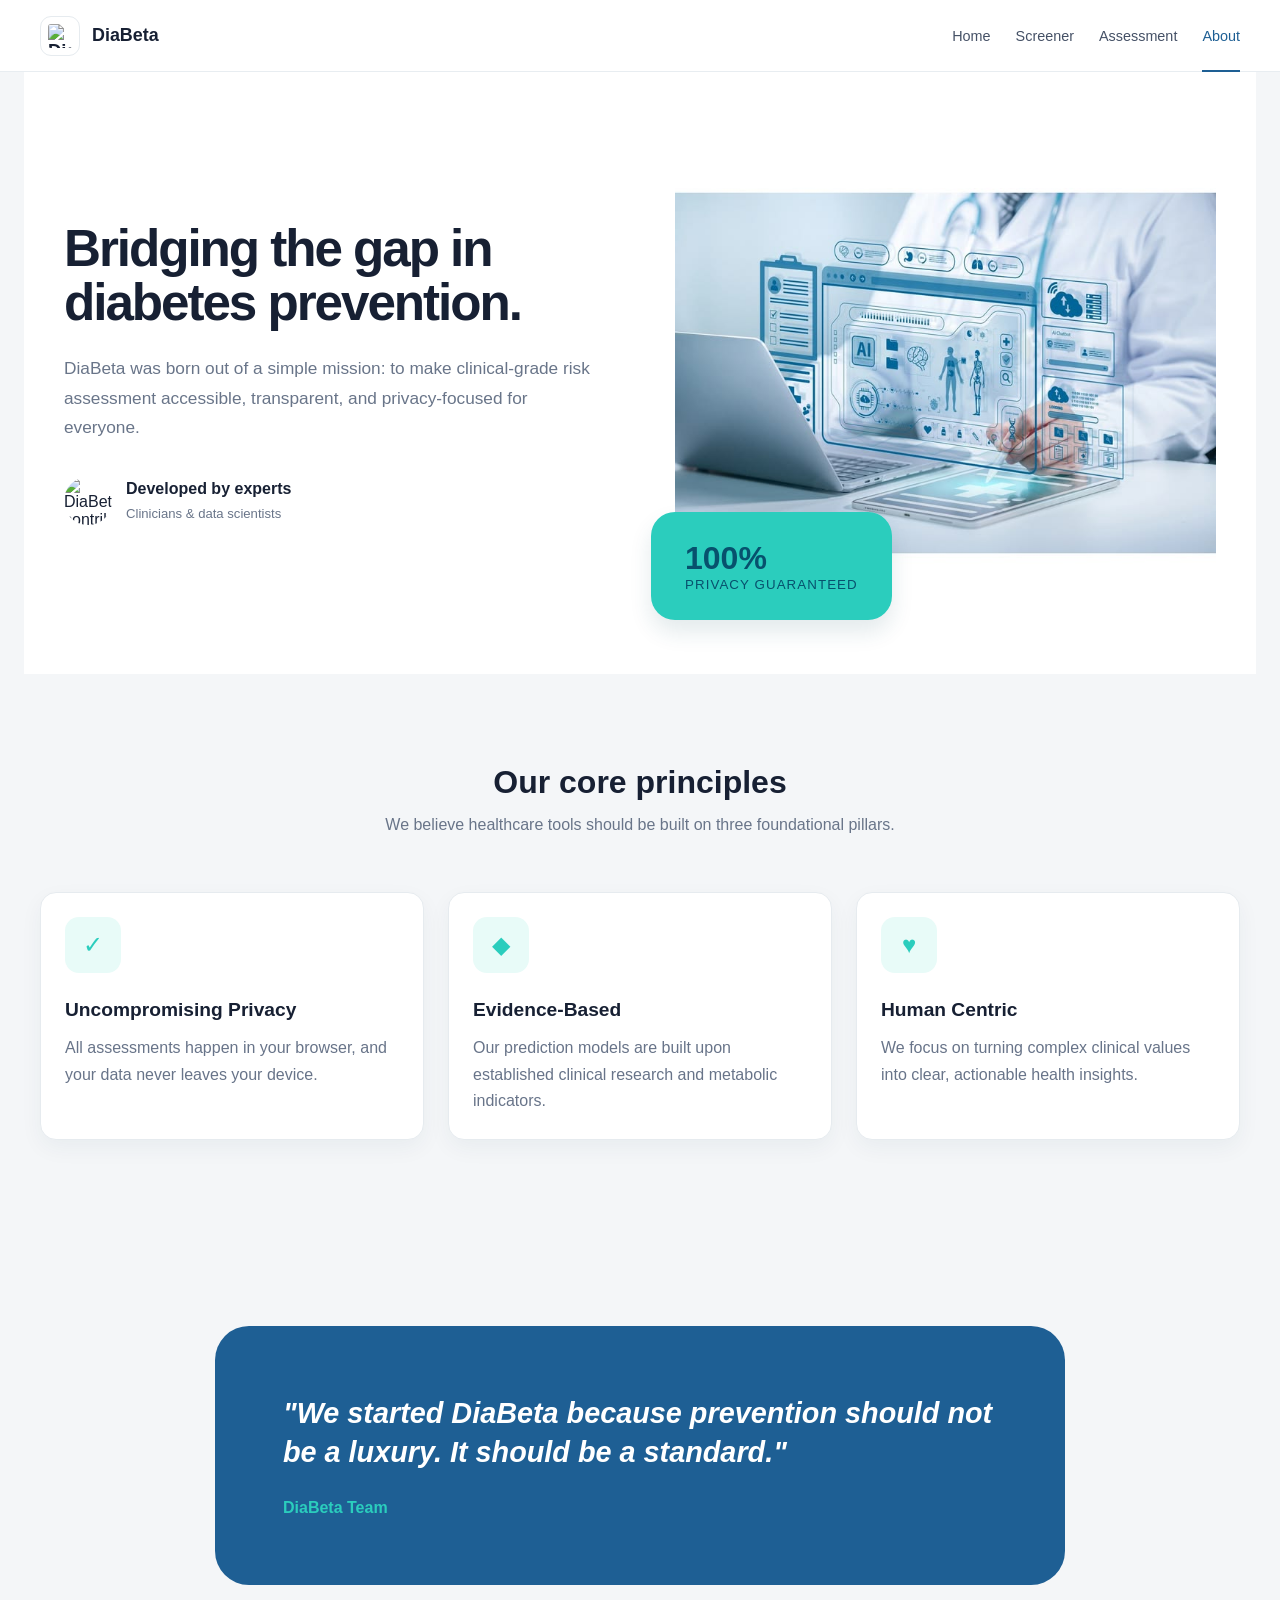
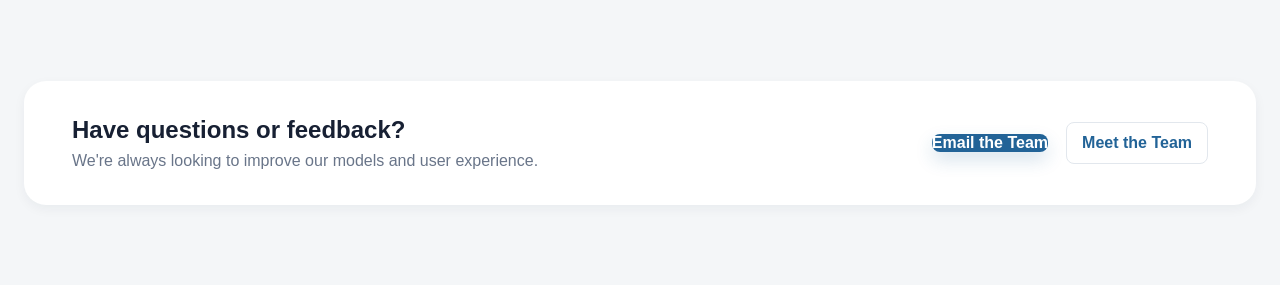
==== commit 514be70a: "Update DiaBeta frontend UI" ====
--- a/frontend/about.html
+++ b/frontend/about.html
@@ -40,20 +40,20 @@
             <!-- DESKTOP NAVIGATION -->
             <nav class="top-nav" aria-label="Main navigation">
 
+                <a href="index.html">
+                    Home
+                </a>
+
                 <a href="stage1.html">
+                    Screener
+                </a>
+
+                <a href="stage2.html">
                     Assessment
                 </a>
 
-                <a href="records.html">
-                    Records
-                </a>
-
-                <a href="about.html">
+                <a href="about.html" class="active">
                     About
-                </a>
-
-                <a href="about_me.html">
-                    About Me
                 </a>
 
             </nav>
@@ -88,20 +88,20 @@
                 aria-label="Mobile navigation"
             >
 
-                <a href="stage1.html">
-                    Assessment
+                <a href="index.html">
+                    Home
                 </a>
 
-                <a href="records.html">
-                    Records
+                <a href="stage1.html">
+                    Screener
+                </a>
+
+                <a href="stage2.html">
+                    Assessment
                 </a>
 
                 <a href="about.html">
                     About
-                </a>
-
-                <a href="about_me.html">
-                    About Me
                 </a>
 
             </nav>
@@ -109,86 +109,27 @@
         </aside>
 
 
-        <!-- ABOUT HERO -->
-        <section class="info-hero image-backed-hero">
-
+        <section class="about-hero-reference">
             <div>
-
-                <p class="eyebrow">
-                    About the tool
-                </p>
-
-                <h1>
-                    A clinical assessment tool for earlier diabetes risk awareness.
-                </h1>
-
-                <p>
-                    This clinical diabetes risk assessment tool uses machine
-                    learning and key health indicators to estimate diabetes
-                    risk for healthcare professionals.
-                </p>
-
-                <a
-                    class="primary-link"
-                    href="stage1.html"
-                >
-                    Start Assessment
-                </a>
-
+                <h1>Bridging the gap in diabetes prevention.</h1>
+                <p>DiaBeta was born out of a simple mission: to make clinical-grade risk assessment accessible, transparent, and privacy-focused for everyone.</p>
+                <div class="about-experts"><img src="profile-photo.png" alt="DiaBeta contributor"><strong>Developed by experts</strong><span>Clinicians &amp; data scientists</span></div>
             </div>
-
+            <div class="about-hero-image"><img src="care-team.jpg" alt="Healthcare team collaborating in a clinical setting"><span><strong>100%</strong><small>Privacy guaranteed</small></span></div>
         </section>
 
+        <section class="about-principles">
+            <header><h2>Our core principles</h2><p>We believe healthcare tools should be built on three foundational pillars.</p></header>
+            <div class="info-grid">
+                <article class="info-card"><span class="principle-icon">&#10003;</span><h2>Uncompromising Privacy</h2><p>All assessments happen in your browser, and your data never leaves your device.</p></article>
+                <article class="info-card"><span class="principle-icon">&#9670;</span><h2>Evidence-Based</h2><p>Our prediction models are built upon established clinical research and metabolic indicators.</p></article>
+                <article class="info-card"><span class="principle-icon">&#9829;</span><h2>Human Centric</h2><p>We focus on turning complex clinical values into clear, actionable health insights.</p></article>
+            </div>
+        </section>
 
-        <!-- INFORMATION CARDS -->
-        <section class="info-grid">
+        <section class="about-quote"><blockquote>"We started DiaBeta because prevention should not be a luxury. It should be a standard."</blockquote><strong>DiaBeta Team</strong></section>
 
-            <article class="info-card">
-
-                <h2>
-                    What the tool does
-                </h2>
-
-                <p>
-                    This tool combines submitted measurements such as age,
-                    BMI, waist circumference, HbA1c, fasting glucose, sex,
-                    and race or ethnicity to estimate a diabetes risk tier.
-                </p>
-
-            </article>
-
-
-            <article class="info-card">
-
-                <h2>
-                    Motivation
-                </h2>
-
-                <p>
-                    Millions of people have diabetes across the world.
-                    Early detection helps people seek professional guidance
-                    sooner and take practical steps toward better health.
-                </p>
-
-            </article>
-
-
-            <article class="info-card">
-
-                <h2>
-                    Important disclaimer
-                </h2>
-
-                <p>
-                    This tool is not intended to diagnose any medical condition.
-                    Its predictions are based on a machine learning model and
-                    cannot substitute professional medical advice, diagnosis,
-                    or laboratory testing.
-                </p>
-
-            </article>
-
-        </section>
+        <section class="about-contact"><div><h2>Have questions or feedback?</h2><p>We're always looking to improve our models and user experience.</p></div><a class="primary-link" href="mailto:ezejigodswill041@gmail.com">Email the Team</a><a class="secondary-action" href="about_me.html">Meet the Team</a></section>
 
     </main>
 
--- a/frontend/style.css
+++ b/frontend/style.css
@@ -3271,4 +3271,1089 @@
         transform:
             translate(-50%, -50%);
     }
+}
+
+/* =========================================================
+   REFERENCE UI THEME
+   ========================================================= */
+
+:root {
+    --ink: #172033;
+    --muted: #687489;
+    --line: #e2e7ed;
+    --paper: #f3f6f8;
+    --mist: #eef3f7;
+    --accent: #226397;
+    --accent-soft: #e8f4f4;
+    --navy: #173665;
+    --blue: #226397;
+    --teal: #27c9bd;
+    --header-h: 72px;
+    --shadow: 0 18px 44px rgba(23, 54, 101, 0.08);
+}
+
+body {
+    color: var(--ink);
+    font-family: "Inter", "Segoe UI", Arial, sans-serif;
+    background: #f4f6f8;
+}
+
+.site-shell,
+.result-shell,
+.page-shell {
+    width: min(1240px, calc(100% - 48px));
+    padding-top: calc(var(--header-h) + 28px);
+}
+
+.assessment-header,
+.result-header,
+.app-header {
+    position: fixed;
+    top: 0;
+    left: 0;
+    width: 100%;
+    z-index: 999;
+    min-height: var(--header-h);
+    padding: 10px max(24px, calc((100vw - 1240px) / 2));
+    background: rgba(255, 255, 255, 0.97);
+    border-bottom: 1px solid #edf0f3;
+    box-shadow: 0 4px 18px rgba(17, 40, 71, 0.04);
+    backdrop-filter: blur(16px);
+}
+
+.brand-mark {
+    gap: 11px;
+    padding: 0;
+    color: var(--ink);
+    background: transparent;
+    border: 0;
+    border-radius: 0;
+}
+
+.brand-mark img {
+    width: 40px;
+    height: 40px;
+    padding: 7px;
+    border: 1px solid #e6ebef;
+    border-radius: 11px;
+    box-shadow: none;
+}
+
+.brand-mark span {
+    color: var(--ink) !important;
+    font-family: "Inter", sans-serif;
+    font-size: 1.15rem;
+    font-weight: 800;
+}
+
+.top-nav {
+    gap: 4px;
+}
+
+.top-nav a {
+    min-height: 38px;
+    padding: 8px 13px;
+    color: #566174;
+    font-size: 0.86rem;
+    font-weight: 600;
+    border-radius: 6px;
+}
+
+.top-nav a:hover,
+.top-nav a.active {
+    color: var(--accent);
+    background: #f1f6fa;
+    box-shadow: none;
+    transform: none;
+}
+
+.assessment-pill {
+    color: var(--accent);
+    background: #eff8f8;
+    border: 0;
+    font-size: 0.75rem;
+}
+
+.primary-link,
+.primary-action,
+.secondary-action,
+.continue-link {
+    border-radius: 8px;
+    font-family: "Inter", sans-serif;
+}
+
+.primary-link,
+.primary-action {
+    background: var(--accent);
+    color: #ffffff;
+    box-shadow: 0 8px 18px rgba(34, 99, 151, 0.18);
+}
+
+.primary-link:hover,
+.primary-action:hover {
+    background: #1b527e;
+    box-shadow: 0 12px 24px rgba(34, 99, 151, 0.22);
+}
+
+.secondary-action {
+    color: var(--accent);
+    background: #ffffff;
+    border: 1px solid var(--line);
+}
+
+.secondary-action:hover {
+    border-color: #b8cbd9;
+    background: #f7fafc;
+}
+
+.info-hero {
+    min-height: 500px;
+    align-items: center;
+    grid-template-columns: minmax(0, 1fr) minmax(300px, 0.8fr);
+    background: #1b4e7d;
+    border: 0;
+    border-radius: 0;
+    box-shadow: none;
+    position: relative;
+}
+
+.home-page .info-hero::after {
+    content: "";
+    position: absolute;
+    right: 6%;
+    width: 39%;
+    height: 66%;
+    border-radius: 16px;
+    background: url("health-background.jpg") center / cover;
+    box-shadow: 0 18px 40px rgba(8, 34, 62, 0.2);
+}
+
+.info-hero > div {
+    position: relative;
+    z-index: 1;
+    max-width: 650px;
+    padding: clamp(32px, 6vw, 72px);
+}
+
+.info-hero h1 {
+    max-width: 620px;
+    font-family: "Inter", sans-serif;
+    font-size: clamp(2.5rem, 5vw, 4.35rem);
+    font-weight: 800;
+    line-height: 1.08;
+}
+
+.info-hero p:not(.eyebrow) {
+    max-width: 570px;
+    font-size: 1.05rem;
+}
+
+.info-hero .primary-link {
+    display: inline-flex;
+    margin-top: 24px;
+    background: var(--teal);
+    color: #073d52;
+}
+
+.home-stages,
+.info-grid {
+    gap: 24px;
+    margin-top: 56px;
+}
+
+.home-stage-card,
+.info-card,
+.page-hero,
+.record-card,
+.empty-state,
+.result-card,
+.result-hero,
+.assessment-summary,
+.assessment-form,
+.continue-card {
+    border: 1px solid #e6ebef;
+    border-radius: 16px;
+    background: #ffffff;
+    box-shadow: 0 8px 22px rgba(28, 56, 84, 0.05);
+}
+
+.home-stage-card {
+    min-height: 280px;
+    padding: 30px 32px;
+    border-top: 0;
+}
+
+.home-stage-card.stage-gold {
+    border-top: 0;
+}
+
+.home-stage-card h2,
+.info-card h2,
+.home-workflow-copy h2 {
+    color: var(--navy);
+    font-family: "Inter", sans-serif;
+    font-size: 1.3rem;
+}
+
+.home-stage-card p,
+.info-card p {
+    color: var(--muted);
+}
+
+.home-stage-card .stage-go {
+    color: var(--accent);
+    border: 0;
+}
+
+.home-cta-band {
+    display: none;
+}
+
+.home-workflow {
+    display: grid;
+    grid-template-columns: minmax(0, 1fr) minmax(0, 0.9fr);
+    align-items: center;
+    gap: clamp(32px, 7vw, 80px);
+    margin-top: 88px;
+    padding: 72px 0;
+}
+
+.home-workflow-image img {
+    display: block;
+    width: 100%;
+    aspect-ratio: 1.25;
+    object-fit: cover;
+    border-radius: 16px;
+}
+
+.home-workflow-copy h2 {
+    margin-top: 10px;
+    font-size: clamp(1.8rem, 3vw, 2.45rem);
+}
+
+.home-workflow-copy > p:not(.eyebrow) {
+    margin-top: 16px;
+    color: var(--muted);
+    line-height: 1.7;
+}
+
+.home-workflow-copy ul {
+    display: grid;
+    gap: 14px;
+    margin-top: 28px;
+    padding: 0;
+    list-style: none;
+    color: var(--ink);
+}
+
+.home-workflow-copy li::before {
+    content: "✓";
+    display: inline-grid;
+    place-items: center;
+    width: 20px;
+    height: 20px;
+    margin-right: 10px;
+    border-radius: 50%;
+    color: #ffffff;
+    background: var(--teal);
+    font-size: 0.75rem;
+    font-weight: 800;
+}
+
+.page-hero,
+.result-hero,
+.assessment-summary,
+.assessment-form,
+.result-card {
+    box-shadow: var(--shadow);
+}
+
+.page-hero h1,
+.result-hero h1,
+.assessment-summary h2,
+.stage2-page h1,
+.stage3-page h1 {
+    font-family: "Inter", sans-serif;
+    color: var(--ink);
+}
+
+.stage2-page h1,
+.stage3-page h1 {
+    font-family: "Inter", sans-serif !important;
+    font-size: clamp(2rem, 4vw, 3rem) !important;
+}
+
+.page-hero h1 {
+    font-size: clamp(2rem, 4vw, 3.4rem);
+}
+
+.assessment-layout {
+    gap: 28px;
+}
+
+.assessment-summary {
+    background: var(--accent);
+    color: #ffffff;
+}
+
+.assessment-summary h2,
+.assessment-summary .summary-copy,
+.assessment-summary .eyebrow,
+.assessment-summary .summary-metrics span {
+    color: #ffffff;
+}
+
+.assessment-summary .summary-copy {
+    opacity: 0.78;
+}
+
+.assessment-summary .summary-metrics div {
+    background: rgba(255, 255, 255, 0.1);
+    border-color: rgba(255, 255, 255, 0.14);
+}
+
+.assessment-summary .summary-metrics strong {
+    color: var(--teal);
+}
+
+.assessment-form,
+.result-card {
+    padding: 30px;
+}
+
+input,
+select {
+    min-height: 54px;
+    border-color: #dfe5eb;
+    border-radius: 12px;
+    background: #fbfcfd;
+}
+
+input:focus,
+select:focus {
+    border-color: var(--teal);
+    box-shadow: 0 0 0 4px rgba(39, 201, 189, 0.14);
+}
+
+.result-hero {
+    border-top: 0;
+}
+
+.result-hero .risk-score {
+    background: #f1f5f8;
+}
+
+.tier-accent-Low,
+.tier-accent-Moderate,
+.tier-accent-High {
+    border-top: 0;
+}
+
+.record-card,
+.empty-state {
+    padding: 24px;
+}
+
+.record-date,
+.eyebrow {
+    color: var(--accent) !important;
+    letter-spacing: 0.08em;
+}
+
+.side-drawer {
+    background: #173665;
+}
+
+.nav-toggle {
+    width: 42px;
+    height: 42px;
+    border-radius: 10px;
+    border-color: #dfe6ec !important;
+    background: #ffffff !important;
+    color: var(--accent) !important;
+}
+
+.nav-toggle svg,
+.nav-toggle svg path,
+.nav-toggle svg line,
+.nav-toggle svg polyline {
+    color: var(--accent) !important;
+    stroke: var(--accent) !important;
+}
+
+@media (max-width: 820px) {
+    .site-shell,
+    .result-shell,
+    .page-shell {
+        width: min(100% - 24px, 640px);
+    }
+
+    .home-page .info-hero {
+        grid-template-columns: 1fr;
+        min-height: 620px;
+    }
+
+    .home-page .info-hero::after {
+        right: 8%;
+        bottom: 7%;
+        width: 84%;
+        height: 36%;
+    }
+
+    .home-page .info-hero > div {
+        align-self: start;
+    }
+
+    .home-workflow {
+        grid-template-columns: 1fr;
+        margin-top: 42px;
+        padding: 42px 0;
+    }
+}
+
+/* =========================================================
+   PNG REFERENCE COMPOSITIONS
+   ========================================================= */
+
+:root {
+    --ref-ink: #172033;
+    --ref-blue: #1e5f94;
+    --ref-deep: #173665;
+    --ref-teal: #2bcdbd;
+    --ref-bg: #f4f6f8;
+    --ref-muted: #697589;
+}
+
+body {
+    background: var(--ref-bg);
+    color: var(--ref-ink);
+}
+
+.page-shell,
+.result-shell {
+    width: 100%;
+    max-width: none;
+    padding: 100px 0 0;
+}
+
+.home-page .page-shell {
+    padding-top: 0;
+}
+
+.result-header,
+.app-header {
+    display: flex;
+    align-items: center;
+    justify-content: space-between;
+    gap: 24px;
+    flex-wrap: nowrap;
+    height: 72px;
+    min-height: 72px;
+    padding: 0 max(40px, calc((100vw - 1240px) / 2));
+    background: #ffffff;
+    border-bottom: 1px solid #e8edf1;
+    box-shadow: none;
+}
+
+.brand-mark {
+    gap: 12px;
+}
+
+.brand-mark img {
+    width: 40px;
+    height: 40px;
+    padding: 7px;
+    border-radius: 11px;
+}
+
+.brand-mark span {
+    color: var(--ref-ink) !important;
+    font-size: 1.12rem;
+}
+
+.top-nav {
+    gap: 25px;
+}
+
+.top-nav a {
+    min-height: 72px;
+    padding: 0;
+    border-radius: 0;
+    color: #455166;
+    font-size: 0.9rem;
+    font-weight: 500;
+}
+
+.top-nav a:hover,
+.top-nav a.active {
+    color: var(--ref-blue);
+    background: transparent;
+    box-shadow: inset 0 -2px var(--ref-blue);
+    transform: none;
+}
+
+.top-nav .nav-cta,
+.home-page .top-nav .nav-cta {
+    min-height: auto;
+    padding: 12px 22px;
+    border-radius: 8px;
+    color: #ffffff;
+    background: var(--ref-deep);
+    box-shadow: 0 5px 12px rgba(23, 54, 101, 0.16);
+    font-weight: 700;
+}
+
+.top-nav .nav-cta:hover,
+.home-page .top-nav .nav-cta:hover {
+    color: #ffffff;
+    background: #214b80;
+    box-shadow: 0 5px 12px rgba(23, 54, 101, 0.16);
+}
+
+.home-hero {
+    display: grid;
+    grid-template-columns: minmax(0, 0.86fr) minmax(520px, 1.14fr);
+    align-items: center;
+    gap: 56px;
+    min-height: 680px;
+    padding: 100px max(40px, calc((100vw - 1232px) / 2));
+    background: #1e4f80;
+    border-radius: 0;
+    box-shadow: none;
+}
+
+.home-hero > div:first-child {
+    max-width: 560px;
+    padding: 0;
+}
+
+.home-hero .eyebrow {
+    display: inline-flex;
+    padding: 6px 13px;
+    border-radius: 999px;
+    color: #ffffff !important;
+    background: rgba(255, 255, 255, 0.12);
+    font-size: 0.7rem;
+}
+
+.home-hero h1 {
+    margin-top: 30px;
+    color: #ffffff;
+    font-size: clamp(2.8rem, 4.6vw, 4.15rem);
+    line-height: 1.08;
+    letter-spacing: -0.04em;
+}
+
+.home-hero p:not(.eyebrow) {
+    max-width: 520px;
+    margin-top: 25px;
+    color: #d8e5f1;
+    font-size: 1.08rem;
+    line-height: 1.7;
+}
+
+.home-hero .primary-link {
+    display: inline-flex;
+    align-items: center;
+    gap: 10px;
+    margin-top: 32px;
+    padding: 14px 24px;
+    color: #063c53;
+    background: var(--ref-teal);
+    box-shadow: none;
+}
+
+.home-hero-image {
+    width: min(100%, 720px);
+    justify-self: end;
+}
+
+.home-hero-image img {
+    display: block;
+    width: 100%;
+    aspect-ratio: .82;
+    object-fit: cover;
+    border-radius: 20px;
+    filter: saturate(0.9);
+    box-shadow: 0 24px 48px rgba(5, 32, 59, 0.24);
+}
+
+.home-hero .primary-link {
+    transition: transform .2s ease, box-shadow .2s ease, background .2s ease;
+}
+
+.home-hero .primary-link:hover,
+.home-hero .primary-link:focus-visible {
+    transform: translateY(-4px);
+    background: #55e0d2;
+    box-shadow: 0 12px 24px rgba(5, 43, 62, 0.24);
+}
+
+.home-stages {
+    display: grid;
+    grid-template-columns: repeat(3, minmax(0, 1fr));
+    gap: 32px;
+    max-width: 1232px;
+    margin: 0 auto;
+    padding: 96px 40px 104px;
+    background: var(--ref-bg);
+}
+
+.home-section-heading {
+    grid-column: 1 / -1;
+    max-width: 700px;
+    margin: 0 auto 30px;
+    text-align: center;
+}
+
+.home-section-heading h2 {
+    color: var(--ref-deep);
+    font-family: "Inter", sans-serif;
+    font-size: 2rem;
+}
+
+.home-section-heading p {
+    margin-top: 16px;
+    color: var(--ref-muted);
+    line-height: 1.6;
+}
+
+.home-stage-card {
+    min-height: 285px;
+    gap: 18px;
+    padding: 32px;
+    border: 1px solid #e6eaee;
+    border-radius: 11px;
+    box-shadow: 0 2px 4px rgba(24, 41, 61, 0.04);
+}
+
+.home-stage-card.stage-gold {
+    border-top: 1px solid #e6eaee;
+}
+
+.home-stage-card h2 {
+    font-size: 1.28rem;
+}
+
+.home-stage-card p {
+    font-size: 0.91rem;
+    line-height: 1.65;
+}
+
+.stage-icon {
+    display: grid;
+    place-items: center;
+    width: 48px;
+    height: 48px;
+    border-radius: 8px;
+    color: #1e5f94;
+    background: #eaf3fb;
+    font-size: 1.35rem;
+    font-weight: 800;
+}
+
+.stage-icon-chart { color: #009d91; background: #e7f9f7; }
+.stage-icon-time { color: #615cf0; background: #eef0ff; }
+
+.home-stage-card .stage-go {
+    margin-top: auto;
+    color: var(--ref-blue);
+    font-size: 0.87rem;
+}
+
+.home-workflow {
+    display: grid;
+    grid-template-columns: minmax(0, 1fr) minmax(0, 0.9fr);
+    align-items: center;
+    gap: 64px;
+    max-width: 1232px;
+    margin: 0 auto;
+    padding: 96px 40px;
+    background: #ffffff;
+}
+
+.home-workflow-image img {
+    aspect-ratio: 1.28;
+    border-radius: 16px;
+}
+
+.home-workflow-copy h2 {
+    margin-top: 12px;
+    font-family: "Inter", sans-serif;
+    font-size: 2rem;
+    color: var(--ref-deep);
+}
+
+.home-workflow-copy > p:not(.eyebrow) {
+    color: var(--ref-muted);
+}
+
+.home-workflow-copy li {
+    font-size: 0.92rem;
+}
+
+.home-privacy-band {
+    padding: 70px 20px;
+    text-align: center;
+    background: var(--ref-bg);
+}
+
+.privacy-mark {
+    display: block;
+    color: var(--ref-blue);
+    font-size: 2rem;
+}
+
+.home-privacy-band h2 {
+    margin-top: 12px;
+    color: var(--ref-deep);
+    font-family: "Inter", sans-serif;
+    font-size: 1.55rem;
+}
+
+.home-privacy-band p {
+    max-width: 650px;
+    margin: 16px auto 0;
+    color: var(--ref-muted);
+}
+
+.home-footer {
+    display: flex;
+    justify-content: space-between;
+    gap: 20px;
+    padding: 28px max(40px, calc((100vw - 1232px) / 2));
+    color: #c6d6e7;
+    background: var(--ref-deep);
+    font-size: 0.82rem;
+}
+
+.home-footer nav {
+    display: flex;
+    gap: 24px;
+}
+
+.home-footer a { text-decoration: none; }
+
+.flow-breadcrumb {
+    display: flex;
+    align-items: center;
+    gap: 12px;
+    max-width: 1340px;
+    margin: 30px auto 0;
+    padding: 0 48px;
+    color: #9aa5b5;
+    font-size: 0.86rem;
+}
+
+.flow-breadcrumb a { text-decoration: none; }
+.flow-breadcrumb .current { color: var(--ref-blue); font-weight: 700; }
+.flow-breadcrumb span { color: #aab3bf; font-size: 1.2rem; }
+
+.stage1-page .page-shell,
+.stage2-page .page-shell,
+.stage3-page .page-shell,
+.about-page .page-shell {
+    padding-top: 72px;
+}
+
+.stage1-page .page-hero,
+.stage2-page .section-heading,
+.stage3-page .section-heading {
+    max-width: 1340px;
+    margin: 40px auto 28px;
+    padding: 0 48px;
+    background: transparent;
+    border: 0;
+    box-shadow: none;
+}
+
+.stage1-page .page-hero h1,
+.stage2-page .section-heading h1,
+.stage3-page .section-heading h1 {
+    margin-top: 24px !important;
+    color: var(--ref-ink) !important;
+    font-family: "Inter", sans-serif !important;
+    font-size: clamp(2.1rem, 4vw, 3.2rem) !important;
+    letter-spacing: -0.04em;
+}
+
+.stage1-badge,
+.stage2-badge,
+.stage3-badge {
+    padding: 0;
+    color: var(--ref-blue) !important;
+    background: transparent !important;
+    font-size: 0.86rem;
+    letter-spacing: 0.02em;
+}
+
+.stage1-purpose,
+.stage2-page .section-heading p,
+.stage3-page .section-heading p {
+    max-width: 650px;
+    color: var(--ref-muted) !important;
+    font-size: 1.05rem !important;
+    line-height: 1.6;
+}
+
+.stage1-page .assessment-layout {
+    display: grid;
+    grid-template-columns: minmax(0, 1fr) 400px;
+    gap: 48px;
+    max-width: 1340px;
+    margin: 0 auto;
+    padding: 0 48px 80px;
+}
+
+.stage1-page .assessment-summary { display: none; }
+
+.stage1-page .assessment-form {
+    padding: 40px;
+    border-radius: 22px;
+    background: #ffffff;
+    box-shadow: 0 3px 8px rgba(25, 43, 62, 0.04);
+}
+
+.stage1-page .field span {
+    color: var(--ref-ink);
+    font-size: 0.74rem;
+    letter-spacing: 0.08em;
+    text-transform: uppercase;
+}
+
+.stage1-page .field small { color: #98a3b3; }
+
+.stage1-page .bmi-calc-wrapper { grid-column: 1 / -1; }
+
+.stage1-page .bmi-toggle-btn {
+    width: 100%;
+    padding: 13px 15px;
+    color: var(--ref-blue);
+    background: #f7fafc;
+    border: 1px solid #e1e7ec;
+    border-radius: 10px;
+    text-align: left;
+}
+
+.stage1-page .primary-action {
+    margin-top: 30px;
+    background: var(--ref-blue);
+}
+
+.stage1-rail {
+    min-height: 690px;
+    margin-top: 0;
+    padding: 110px 42px 42px;
+    color: #ffffff;
+    background:
+        linear-gradient(145deg, rgba(22, 94, 142, 0.96), rgba(19, 83, 124, 0.94)),
+        url("care-network.jpg") center / cover;
+    position: relative;
+    overflow: hidden;
+}
+
+.stage1-rail::after {
+    content: "";
+    position: absolute;
+    inset: 0;
+    opacity: 0.13;
+    background-image: radial-gradient(#ffffff 1px, transparent 1px);
+    background-size: 20px 20px;
+    pointer-events: none;
+}
+
+.stage1-rail > * { position: relative; z-index: 1; }
+.rail-icon { display: grid; place-items: center; width: 56px; height: 56px; border: 1px solid rgba(255,255,255,.2); border-radius: 15px; color: var(--ref-teal); font-size: 1.6rem; }
+.stage1-rail h2 { margin-top: 28px; color: #ffffff; font-family: "Inter", sans-serif; font-size: 1.7rem; }
+.stage1-rail > p { margin-top: 16px; color: #d4e2ef; line-height: 1.65; }
+.rail-stat { margin-top: 28px; padding: 18px; border: 1px solid rgba(255,255,255,.16); border-radius: 14px; background: rgba(255,255,255,.08); }
+.rail-stat strong, .rail-stat span { display: block; }
+.rail-stat span { margin-top: 5px; color: #bcd1e2; font-size: .82rem; }
+
+.stage2-page .stage2-container {
+    display: flex;
+    flex-direction: column;
+    max-width: 1340px;
+    margin: 0 auto;
+    padding: 0 48px 80px;
+}
+
+.stage2-page .flow-breadcrumb { order: 1; width: 100%; margin-left: 0; padding: 0; }
+.stage2-page .section-heading { order: 2; width: 100%; margin: 40px 0 20px; padding: 0; }
+.stage2-page #stage1ImportCard { order: 3; margin: 0 0 22px; }
+.stage2-page .assessment-layout { order: 4; width: 100%; margin: 0; }
+.stage2-page .assessment-form { width: 100%; padding: 32px; border-radius: 0; }
+.stage2-page #stage2ResultCard { order: 5; width: 100%; margin-top: 28px; border-radius: 0; }
+.stage2-context { order: 6; width: 100%; align-self: stretch; padding: 38px 0 0; }
+.stage2-context::after { display: none; }
+.context-kicker { display: inline-flex; padding: 6px 12px; border-radius: 999px; color: #00a99d; background: #e8fbf8; font-size: .7rem; font-weight: 800; text-transform: uppercase; letter-spacing: .08em; }
+.stage2-context h2 { margin-top: 28px; color: var(--ref-ink); font-family: "Inter", sans-serif; font-size: 1.65rem; }
+.stage2-context > p { margin-top: 18px; color: var(--ref-muted); line-height: 1.65; }
+.context-item { display: flex; gap: 15px; margin-top: 30px; }
+.context-item > span { display: grid; place-items: center; flex: 0 0 42px; height: 42px; border-radius: 12px; color: var(--ref-blue); background: #f7fafc; }
+.context-item strong { color: var(--ref-ink); }
+.context-item p { margin-top: 5px; color: var(--ref-muted); font-size: .83rem; line-height: 1.55; }
+
+.stage3-page .stage3-container {
+    display: grid;
+    grid-template-columns: minmax(0, 1fr) 365px;
+    column-gap: 32px;
+    max-width: 1150px;
+    margin: 0 auto;
+    padding: 0 32px 70px;
+}
+
+.stage3-page .flow-breadcrumb,
+.stage3-page .section-heading,
+.stage3-page #importedDataCard,
+.stage3-page #stage3NotApplicableBanner,
+.stage3-page #stage3NoDataSection,
+.stage3-page #stage3ResultsCard { grid-column: 1 / -1; }
+.stage3-page .flow-breadcrumb { width: 100%; margin-left: 0; padding: 0; }
+.stage3-page .section-heading { width: 100%; margin: 40px 0 20px; padding: 0; }
+.stage3-recommendation-layout { grid-column: 1 / -1; grid-row: auto; display: grid; grid-template-columns: minmax(260px, .82fr) minmax(0, 1.18fr); gap: 12px; align-items: stretch; width: 100%; margin-top: 24px; }
+.recommendation-image-panel { min-width: 0; min-height: 390px; overflow: hidden; border-radius: 20px; background: #dcebf1; box-shadow: 0 12px 24px rgba(23, 54, 101, .08); }
+.recommendation-image { display: block; width: 100%; height: 100%; min-height: 390px; object-fit: cover; }
+.stage3-recommendation-layout .stage3-side-panel { display: block; }
+.stage3-side-panel { min-width: 0; padding: 30px; }
+.stage3-side-panel h2 { margin: 0; color: #ffffff; font-family: "Inter", sans-serif; font-size: 1.25rem; line-height: 1.25; }
+.stage3-side-panel h2 span { color: var(--ref-teal); }
+.action-card { margin-top: 14px; padding: 16px; border: 1px solid #e2e8ee; border-radius: 15px; background: #ffffff; }
+.action-card strong, .action-card span { display: block; }
+.action-card strong { color: #173665; font-size: .9rem; line-height: 1.3; }
+.action-card span { margin-top: 6px; color: #64748b; font-size: .78rem; line-height: 1.45; }
+.stage3-side-panel .primary-action { margin-top: 28px; color: #126080; background: var(--ref-teal); }
+.data-note { margin-top: 22px; padding: 18px; border-radius: 16px; color: var(--ref-ink); background: #ffffff; }
+.data-note strong, .data-note span { display: block; }
+.data-note span { margin-top: 6px; color: var(--ref-muted); font-size: .82rem; line-height: 1.5; }
+.stage3-result-wrapper { grid-column: 1; margin-top: 0; padding: 32px; border: 0; border-radius: 24px; box-shadow: 0 4px 12px rgba(25,43,62,.06); }
+
+.about-page .page-shell { padding-top: 72px; }
+.about-page .result-header { top: 0; }
+.about-hero-reference { display: grid; grid-template-columns: 1fr 1fr; align-items: center; gap: 70px; max-width: 1232px; margin: 0 auto; padding: 72px 40px; background: #ffffff; }
+.about-hero-reference h1 { max-width: 520px; color: var(--ref-ink); font-family: "Inter", sans-serif; font-size: clamp(2.5rem, 4vw, 3.7rem); line-height: 1.05; letter-spacing: -.04em; }
+.about-hero-reference > div:first-child > p { max-width: 560px; margin-top: 25px; color: var(--ref-muted); font-size: 1.08rem; line-height: 1.7; }
+.about-experts { display: grid; grid-template-columns: 48px auto; column-gap: 14px; align-items: center; margin-top: 34px; }
+.about-experts img { grid-row: span 2; width: 48px; height: 48px; object-fit: cover; border-radius: 50%; }
+.about-experts strong { color: var(--ref-ink); }
+.about-experts span { color: var(--ref-muted); font-size: .82rem; }
+.about-hero-image { position: relative; }
+.about-hero-image > img { display: block; width: 100%; aspect-ratio: 1.18; object-fit: cover; border-radius: 24px; }
+.about-hero-image > span { position: absolute; left: -24px; bottom: -18px; display: grid; padding: 28px 34px; border-radius: 24px; color: #07516d; background: var(--ref-teal); box-shadow: 0 12px 22px rgba(21,80,96,.12); }
+.about-hero-image strong { font-size: 2rem; }
+.about-hero-image small { text-transform: uppercase; letter-spacing: .08em; }
+.about-principles { padding: 90px max(40px, calc((100vw - 1232px) / 2)); background: var(--ref-bg); }
+.about-principles > header { text-align: center; }
+.about-principles h2 { color: var(--ref-ink); font-family: "Inter", sans-serif; font-size: 2rem; }
+.about-principles > header p { margin-top: 15px; color: var(--ref-muted); }
+.about-principles .info-grid { max-width: none; margin-top: 58px; }
+.principle-icon { display: grid; place-items: center; width: 56px; height: 56px; border-radius: 14px; color: var(--ref-teal); background: #e8fbf8; font-size: 1.5rem; }
+.about-principles .info-card h2 { margin-top: 26px; font-size: 1.2rem; }
+.about-principles .info-card p { margin-top: 14px; }
+.about-quote { max-width: 850px; margin: 96px auto; padding: 68px; border-radius: 34px; color: #ffffff; background: var(--ref-blue); }
+.about-quote blockquote { font-size: 1.8rem; font-style: italic; font-weight: 700; line-height: 1.35; }
+.about-quote strong { display: block; margin-top: 28px; color: var(--ref-teal); }
+.about-contact { display: flex; align-items: center; gap: 18px; max-width: 1232px; margin: 0 auto 80px; padding: 35px 48px; border-radius: 22px; background: #ffffff; box-shadow: 0 4px 12px rgba(25,43,62,.05); }
+.about-contact > div { flex: 1; }
+.about-contact h2 { color: var(--ref-ink); font-family: "Inter", sans-serif; }
+.about-contact p { margin-top: 8px; color: var(--ref-muted); }
+.about-contact .primary-link { margin: 0; }
+
+/* Keep the team copy legible on the light reference surface. */
+.about-me-page {
+    background: var(--ref-bg);
+}
+
+.about-me-page .team-hero,
+.about-me-page .team-section,
+.about-me-page .team-statement,
+.about-me-page .team-footer {
+    color: var(--ref-ink);
+}
+
+.about-me-page .team-hero {
+    background: #ffffff;
+    border-bottom: 1px solid #e5ebef;
+}
+
+.about-me-page .team-hero h1,
+.about-me-page .team-section-heading h2,
+.about-me-page .team-member-info h3,
+.about-me-page .team-footer strong {
+    color: var(--ref-deep);
+}
+
+.about-me-page .team-hero-description,
+.about-me-page .team-section-heading > p,
+.about-me-page .team-bio,
+.about-me-page .team-footer span,
+.about-me-page .team-footer p {
+    color: var(--ref-muted);
+}
+
+.about-me-page .team-role {
+    color: var(--ref-blue);
+}
+
+.about-me-page .team-links a {
+    color: var(--ref-blue);
+}
+
+.about-me-page .team-statement {
+    background: #eaf4f8;
+}
+
+.about-me-page .team-statement h2 {
+    color: var(--ref-deep);
+}
+
+.about-me-page .team-statement > p:last-child {
+    color: var(--ref-muted);
+}
+
+.about-me-page .team-footer {
+    border-top-color: #dfe7ec;
+}
+
+/* Keep the team/contact page aligned with the shared content gutters. */
+.about-me-page .page-shell {
+    width: min(1232px, calc(100% - 96px));
+    margin-left: auto;
+    margin-right: auto;
+}
+
+@media (max-width: 900px) {
+    .home-hero { grid-template-columns: 1fr; gap: 40px; padding: 72px 24px; }
+    .home-hero-image { justify-self: stretch; width: 100%; }
+    .home-stages { grid-template-columns: 1fr; padding: 70px 24px; }
+    .home-stage-card { min-height: 0; }
+    .home-workflow, .about-hero-reference { grid-template-columns: 1fr; padding: 70px 24px; }
+    .home-footer { padding: 25px 24px; }
+    .stage1-page .assessment-layout, .stage3-page .stage3-container { display: block; padding: 0 24px 60px; }
+    .stage2-page .stage2-container { display: flex; padding: 0 24px 60px; }
+    .flow-breadcrumb { margin-top: 22px; padding: 0 24px; flex-wrap: wrap; }
+    .stage1-page .page-hero, .stage2-page .section-heading, .stage3-page .section-heading { margin: 34px auto 24px; padding: 0 24px; }
+    .stage1-rail, .stage2-context, .stage3-side-panel { margin-top: 28px; }
+    .stage2-page #stage2ResultCard { margin-top: 28px; }
+    .stage1-rail { min-height: 0; padding: 48px 32px; }
+    .stage3-recommendation-layout { display: block; margin-top: 28px; }
+    .recommendation-image-panel { min-height: 190px; margin-bottom: 16px; }
+    .recommendation-image { height: 190px; min-height: 190px; }
+    .about-quote { margin: 65px 24px; padding: 44px 30px; }
+    .about-contact { margin: 0 24px 60px; flex-wrap: wrap; padding: 30px; }
+    .about-me-page .page-shell { width: calc(100% - 48px); }
+}
+
+@media (max-width: 600px) {
+    .result-header, .app-header { padding: 0 18px; }
+    .home-hero h1 { font-size: 2.55rem; }
+    .home-footer { flex-direction: column; }
+    .home-footer nav { gap: 14px; }
+    .stage1-page .assessment-form { padding: 24px 18px; }
+    .stage2-page .assessment-form, .stage3-result-wrapper { padding: 22px 18px; }
+    .about-hero-image > span { left: 12px; }
+}
+
+.home-page .info-hero::after {
+    display: none;
 }
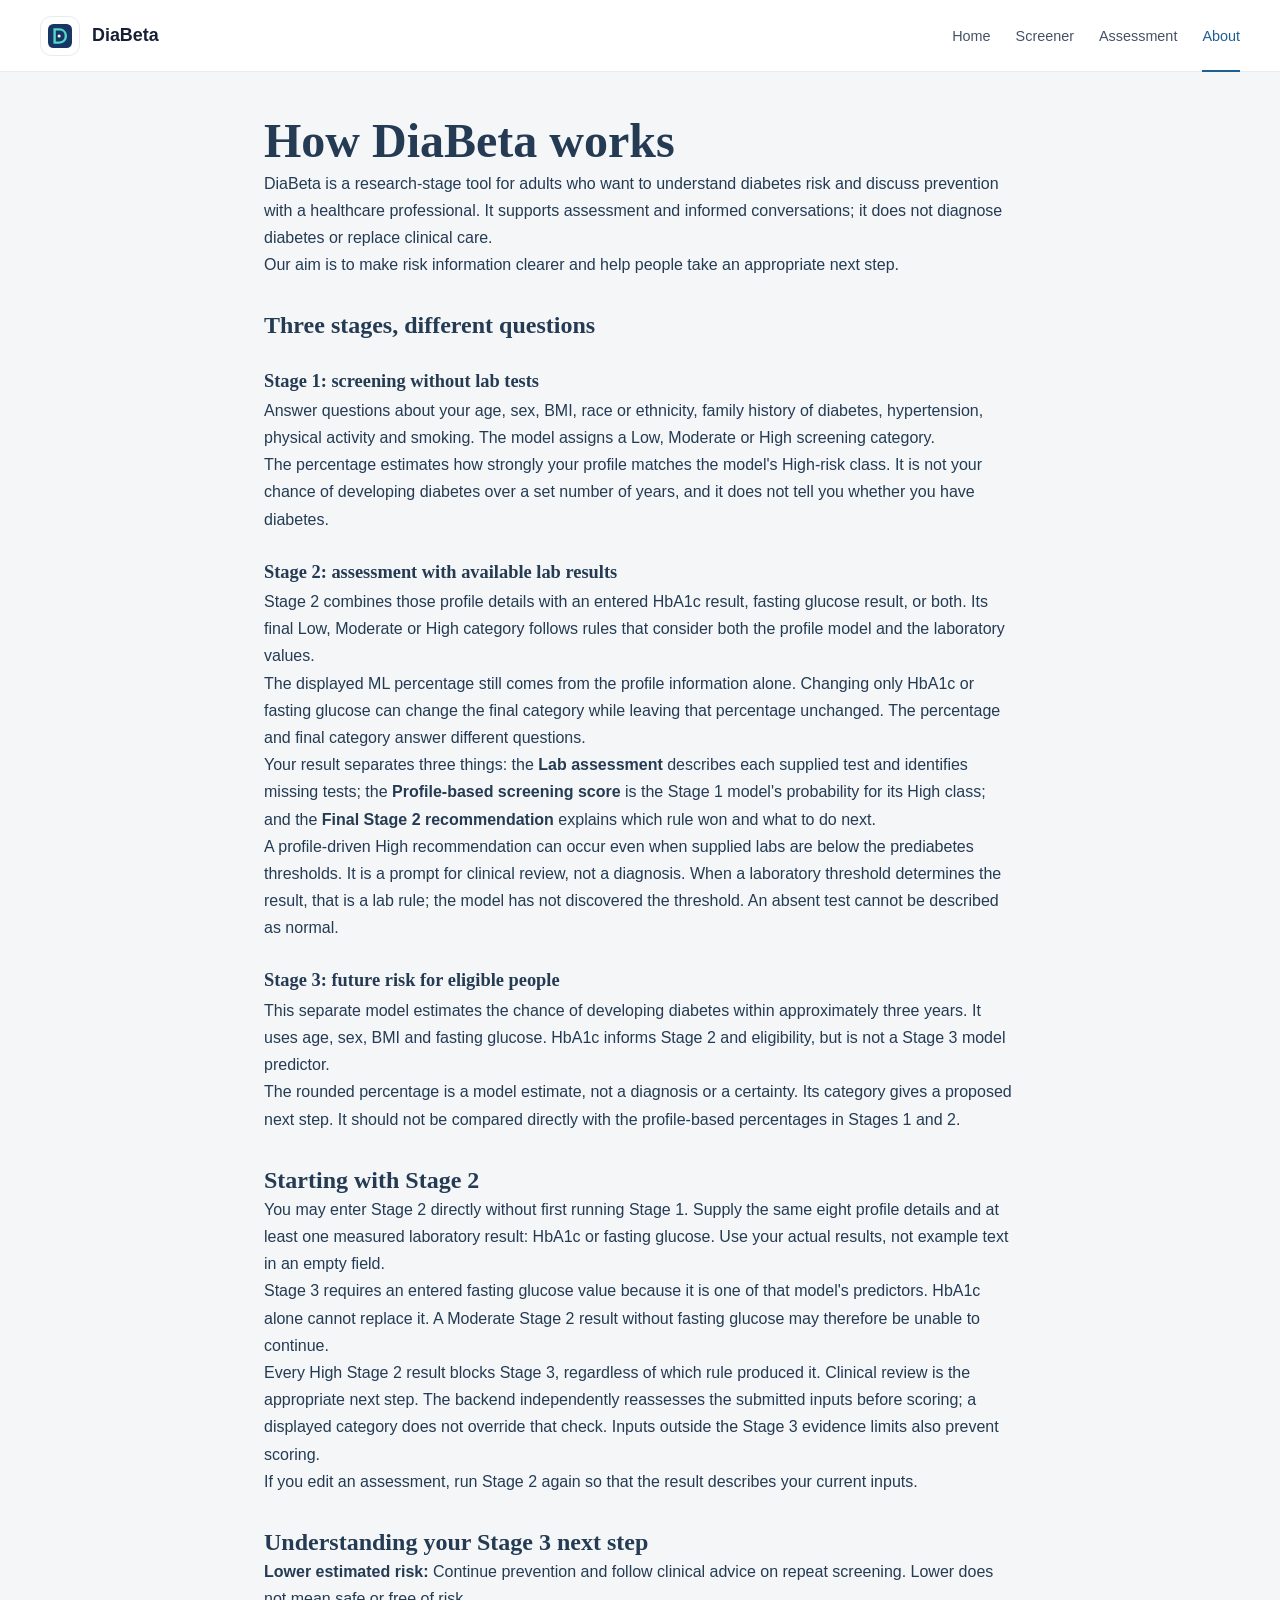
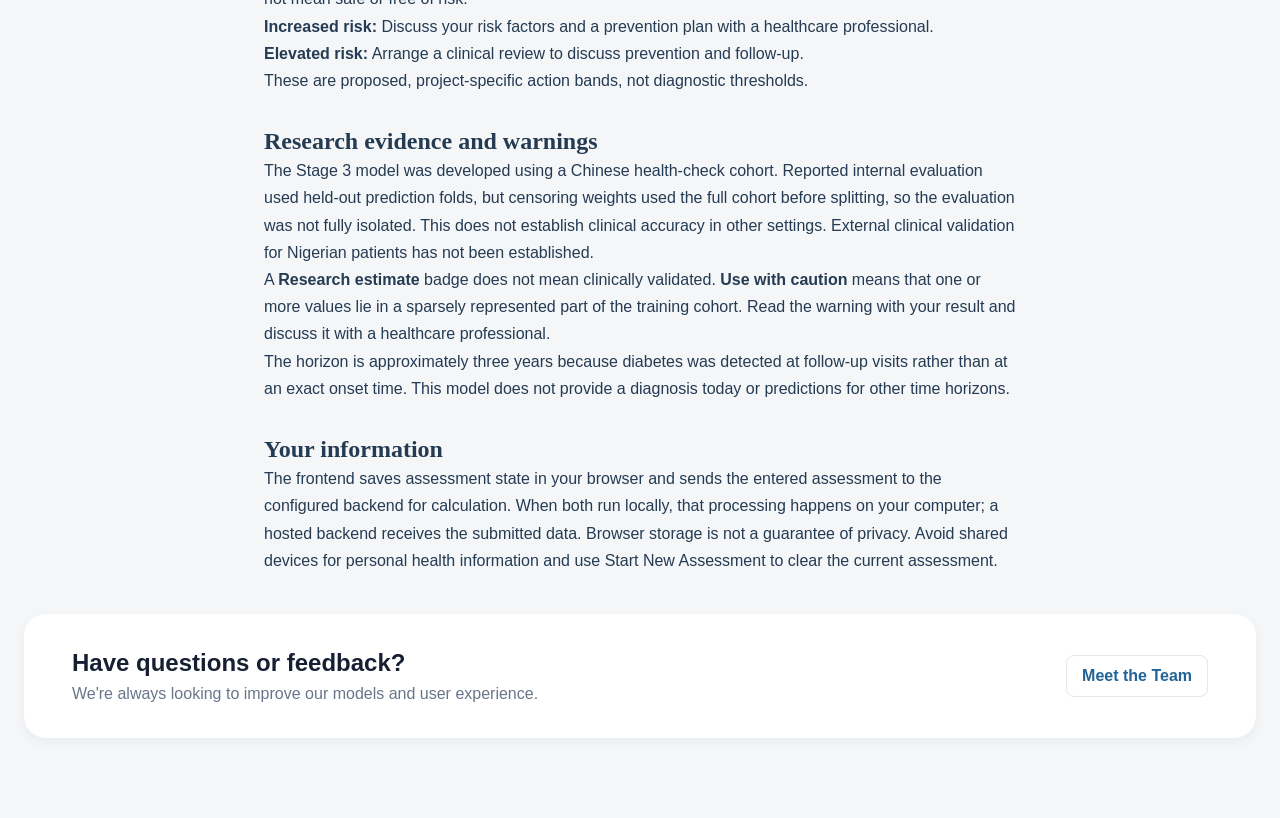
==== commit 555a3f91: "Remove participant artifacts and correct assessment inference and state Use the verified lightweight" ====
--- a/frontend/about.html
+++ b/frontend/about.html
@@ -7,6 +7,13 @@
     <title>About DiaBeta</title>
 
     <link rel="stylesheet" href="style.css">
+    <style>
+        .how-guide { max-width: 800px; margin: 40px auto; padding: 0 24px; line-height: 1.7; color: #243b53; }
+        .how-guide h1 { font-size: clamp(2rem, 5vw, 3rem); line-height: 1.2; }
+        .how-guide section { margin: 32px 0; }
+        .how-guide h2 { font-size: 1.5rem; line-height: 1.3; }
+        .how-guide h3 { font-size: 1.15rem; margin-top: 24px; }
+    </style>
 </head>
 
 <body class="about-page">
@@ -21,7 +28,7 @@
                 href="index.html"
                 aria-label="DiaBeta home"
             >
-                <img src="diabeta-logo.png" alt="DiaBeta logo">
+                <img src="publication-mark.svg" alt="DiaBeta logo">
                 <span>DiaBeta</span>
             </a>
 
@@ -109,27 +116,51 @@
         </aside>
 
 
-        <section class="about-hero-reference">
-            <div>
-                <h1>Bridging the gap in diabetes prevention.</h1>
-                <p>DiaBeta was born out of a simple mission: to make clinical-grade risk assessment accessible, transparent, and privacy-focused for everyone.</p>
-                <div class="about-experts"><img src="profile-photo.png" alt="DiaBeta contributor"><strong>Developed by experts</strong><span>Clinicians &amp; data scientists</span></div>
-            </div>
-            <div class="about-hero-image"><img src="care-team.jpg" alt="Healthcare team collaborating in a clinical setting"><span><strong>100%</strong><small>Privacy guaranteed</small></span></div>
-        </section>
+        <article class="how-guide">
+            <h1>How DiaBeta works</h1>
+            <p>DiaBeta is a research-stage tool for adults who want to understand diabetes risk and discuss prevention with a healthcare professional. It supports assessment and informed conversations; it does not diagnose diabetes or replace clinical care.</p>
+            <p>Our aim is to make risk information clearer and help people take an appropriate next step.</p>
 
-        <section class="about-principles">
-            <header><h2>Our core principles</h2><p>We believe healthcare tools should be built on three foundational pillars.</p></header>
-            <div class="info-grid">
-                <article class="info-card"><span class="principle-icon">&#10003;</span><h2>Uncompromising Privacy</h2><p>All assessments happen in your browser, and your data never leaves your device.</p></article>
-                <article class="info-card"><span class="principle-icon">&#9670;</span><h2>Evidence-Based</h2><p>Our prediction models are built upon established clinical research and metabolic indicators.</p></article>
-                <article class="info-card"><span class="principle-icon">&#9829;</span><h2>Human Centric</h2><p>We focus on turning complex clinical values into clear, actionable health insights.</p></article>
-            </div>
-        </section>
+            <section><h2>Three stages, different questions</h2>
+                <h3>Stage 1: screening without lab tests</h3>
+                <p>Answer questions about your age, sex, BMI, race or ethnicity, family history of diabetes, hypertension, physical activity and smoking. The model assigns a Low, Moderate or High screening category.</p>
+                <p>The percentage estimates how strongly your profile matches the model's High-risk class. It is not your chance of developing diabetes over a set number of years, and it does not tell you whether you have diabetes.</p>
+                <h3>Stage 2: assessment with available lab results</h3>
+                <p>Stage 2 combines those profile details with an entered HbA1c result, fasting glucose result, or both. Its final Low, Moderate or High category follows rules that consider both the profile model and the laboratory values.</p>
+                <p>The displayed ML percentage still comes from the profile information alone. Changing only HbA1c or fasting glucose can change the final category while leaving that percentage unchanged. The percentage and final category answer different questions.</p>
+                <p>Your result separates three things: the <strong>Lab assessment</strong> describes each supplied test and identifies missing tests; the <strong>Profile-based screening score</strong> is the Stage 1 model's probability for its High class; and the <strong>Final Stage 2 recommendation</strong> explains which rule won and what to do next.</p>
+                <p>A profile-driven High recommendation can occur even when supplied labs are below the prediabetes thresholds. It is a prompt for clinical review, not a diagnosis. When a laboratory threshold determines the result, that is a lab rule; the model has not discovered the threshold. An absent test cannot be described as normal.</p>
+                <h3>Stage 3: future risk for eligible people</h3>
+                <p>This separate model estimates the chance of developing diabetes within approximately three years. It uses age, sex, BMI and fasting glucose. HbA1c informs Stage 2 and eligibility, but is not a Stage 3 model predictor.</p>
+                <p>The rounded percentage is a model estimate, not a diagnosis or a certainty. Its category gives a proposed next step. It should not be compared directly with the profile-based percentages in Stages 1 and 2.</p>
+            </section>
 
-        <section class="about-quote"><blockquote>"We started DiaBeta because prevention should not be a luxury. It should be a standard."</blockquote><strong>DiaBeta Team</strong></section>
+            <section><h2>Starting with Stage 2</h2>
+                <p>You may enter Stage 2 directly without first running Stage 1. Supply the same eight profile details and at least one measured laboratory result: HbA1c or fasting glucose. Use your actual results, not example text in an empty field.</p>
+                <p>Stage 3 requires an entered fasting glucose value because it is one of that model's predictors. HbA1c alone cannot replace it. A Moderate Stage 2 result without fasting glucose may therefore be unable to continue.</p>
+                <p>Every High Stage 2 result blocks Stage 3, regardless of which rule produced it. Clinical review is the appropriate next step. The backend independently reassesses the submitted inputs before scoring; a displayed category does not override that check. Inputs outside the Stage 3 evidence limits also prevent scoring.</p>
+                <p>If you edit an assessment, run Stage 2 again so that the result describes your current inputs.</p>
+            </section>
 
-        <section class="about-contact"><div><h2>Have questions or feedback?</h2><p>We're always looking to improve our models and user experience.</p></div><a class="primary-link" href="mailto:ezejigodswill041@gmail.com">Email the Team</a><a class="secondary-action" href="about_me.html">Meet the Team</a></section>
+            <section><h2>Understanding your Stage 3 next step</h2>
+                <p><strong>Lower estimated risk:</strong> Continue prevention and follow clinical advice on repeat screening. Lower does not mean safe or free of risk.</p>
+                <p><strong>Increased risk:</strong> Discuss your risk factors and a prevention plan with a healthcare professional.</p>
+                <p><strong>Elevated risk:</strong> Arrange a clinical review to discuss prevention and follow-up.</p>
+                <p>These are proposed, project-specific action bands, not diagnostic thresholds.</p>
+            </section>
+
+            <section><h2>Research evidence and warnings</h2>
+                <p>The Stage 3 model was developed using a Chinese health-check cohort. Reported internal evaluation used held-out prediction folds, but censoring weights used the full cohort before splitting, so the evaluation was not fully isolated. This does not establish clinical accuracy in other settings. External clinical validation for Nigerian patients has not been established.</p>
+                <p>A <strong>Research estimate</strong> badge does not mean clinically validated. <strong>Use with caution</strong> means that one or more values lie in a sparsely represented part of the training cohort. Read the warning with your result and discuss it with a healthcare professional.</p>
+                <p>The horizon is approximately three years because diabetes was detected at follow-up visits rather than at an exact onset time. This model does not provide a diagnosis today or predictions for other time horizons.</p>
+            </section>
+
+            <section><h2>Your information</h2>
+                <p>The frontend saves assessment state in your browser and sends the entered assessment to the configured backend for calculation. When both run locally, that processing happens on your computer; a hosted backend receives the submitted data. Browser storage is not a guarantee of privacy. Avoid shared devices for personal health information and use Start New Assessment to clear the current assessment.</p>
+            </section>
+        </article>
+
+        <section class="about-contact"><div><h2>Have questions or feedback?</h2><p>We're always looking to improve our models and user experience.</p></div><a class="secondary-action" href="about_me.html">Meet the Team</a></section>
 
     </main>
 
@@ -138,4 +169,4 @@
     <script src="app.js"></script>
 
 </body>
-</html>+</html>
--- a/frontend/style.css
+++ b/frontend/style.css
@@ -48,7 +48,7 @@
 
     background:
         #080807
-        url("background.jpg")
+        url("publication-illustration.svg")
         center center / cover fixed no-repeat;
 
     overflow-x: hidden;
@@ -1812,7 +1812,7 @@
             rgba(7, 42, 75, 0.68),
             rgba(7, 42, 75, 0.24)
         ),
-        url("health-background.jpg")
+        url("publication-illustration.svg")
         center / cover;
 
     box-shadow:
@@ -3424,7 +3424,7 @@
     width: 39%;
     height: 66%;
     border-radius: 16px;
-    background: url("health-background.jpg") center / cover;
+    background: url("publication-illustration.svg") center / cover;
     box-shadow: 0 18px 40px rgba(8, 34, 62, 0.2);
 }
 
@@ -4147,7 +4147,7 @@
     color: #ffffff;
     background:
         linear-gradient(145deg, rgba(22, 94, 142, 0.96), rgba(19, 83, 124, 0.94)),
-        url("care-network.jpg") center / cover;
+        url("publication-illustration.svg") center / cover;
     position: relative;
     overflow: hidden;
 }
@@ -4356,4 +4356,4 @@
 
 .home-page .info-hero::after {
     display: none;
-}+}
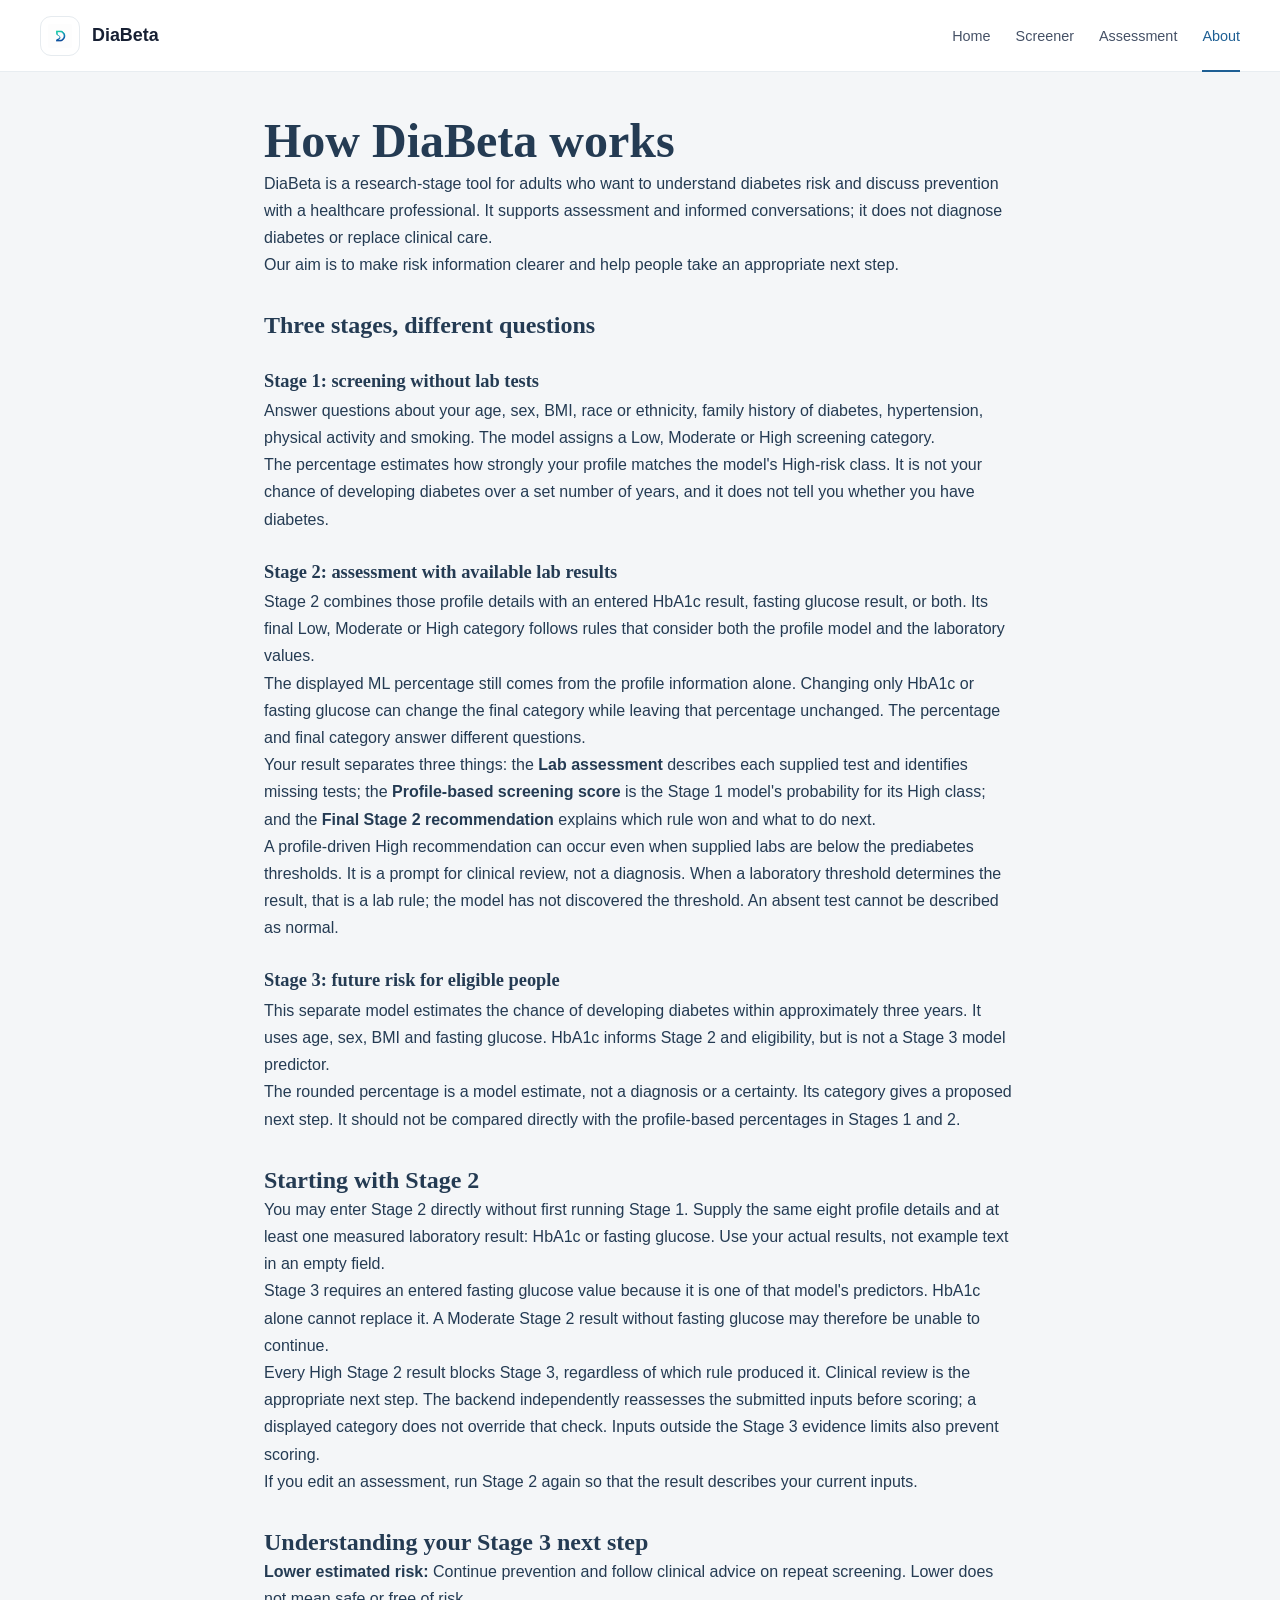
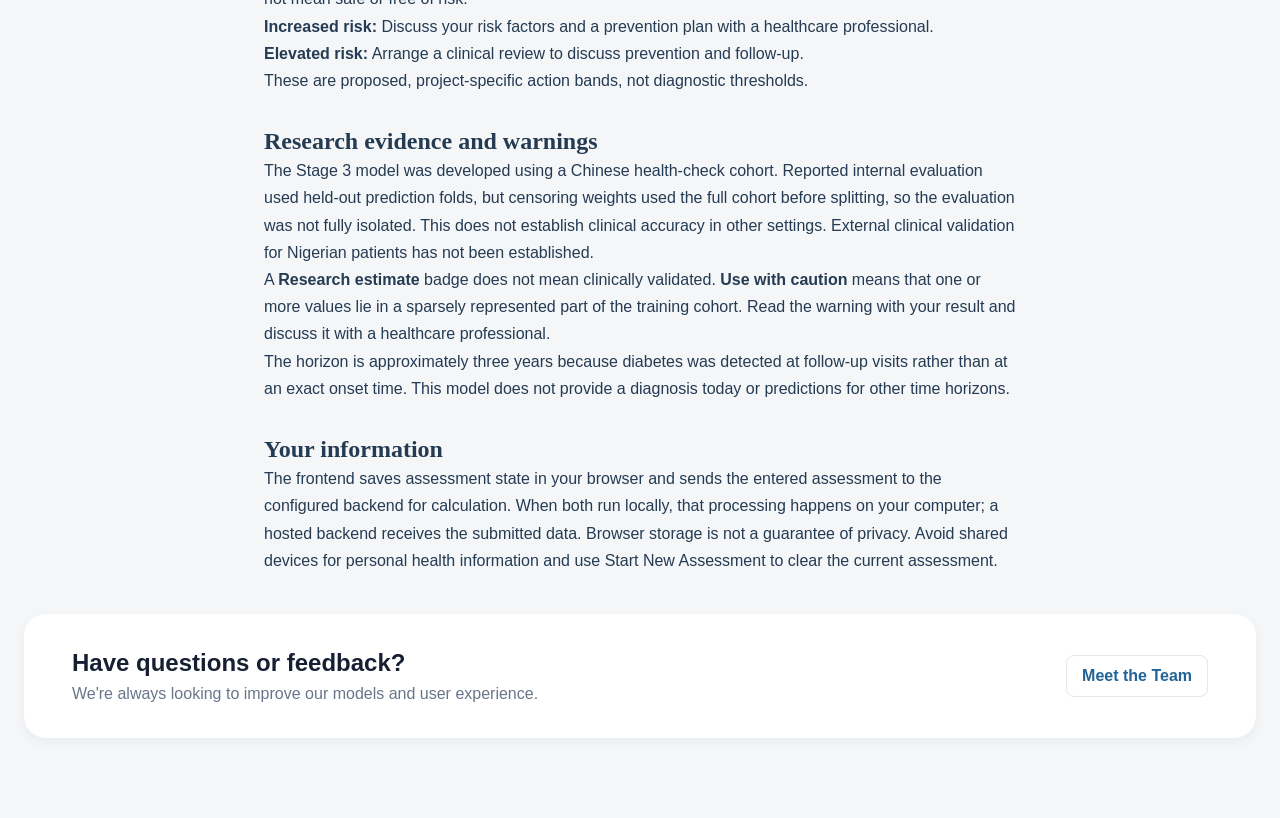
==== commit 65971be1: "Restore consistent DiaBeta logos and loading icons" ====
--- a/frontend/about.html
+++ b/frontend/about.html
@@ -2,6 +2,7 @@
 <html lang="en">
 <head>
     <meta charset="UTF-8">
+    <link rel="icon" type="image/png" href="diabeta-logo.png">
     <meta name="viewport" content="width=device-width, initial-scale=1.0">
 
     <title>About DiaBeta</title>
@@ -28,7 +29,7 @@
                 href="index.html"
                 aria-label="DiaBeta home"
             >
-                <img src="publication-mark.svg" alt="DiaBeta logo">
+                <img src="diabeta-logo.png" alt="DiaBeta logo">
                 <span>DiaBeta</span>
             </a>
 
@@ -141,7 +142,6 @@
                 <p>Every High Stage 2 result blocks Stage 3, regardless of which rule produced it. Clinical review is the appropriate next step. The backend independently reassesses the submitted inputs before scoring; a displayed category does not override that check. Inputs outside the Stage 3 evidence limits also prevent scoring.</p>
                 <p>If you edit an assessment, run Stage 2 again so that the result describes your current inputs.</p>
             </section>
-
             <section><h2>Understanding your Stage 3 next step</h2>
                 <p><strong>Lower estimated risk:</strong> Continue prevention and follow clinical advice on repeat screening. Lower does not mean safe or free of risk.</p>
                 <p><strong>Increased risk:</strong> Discuss your risk factors and a prevention plan with a healthcare professional.</p>
